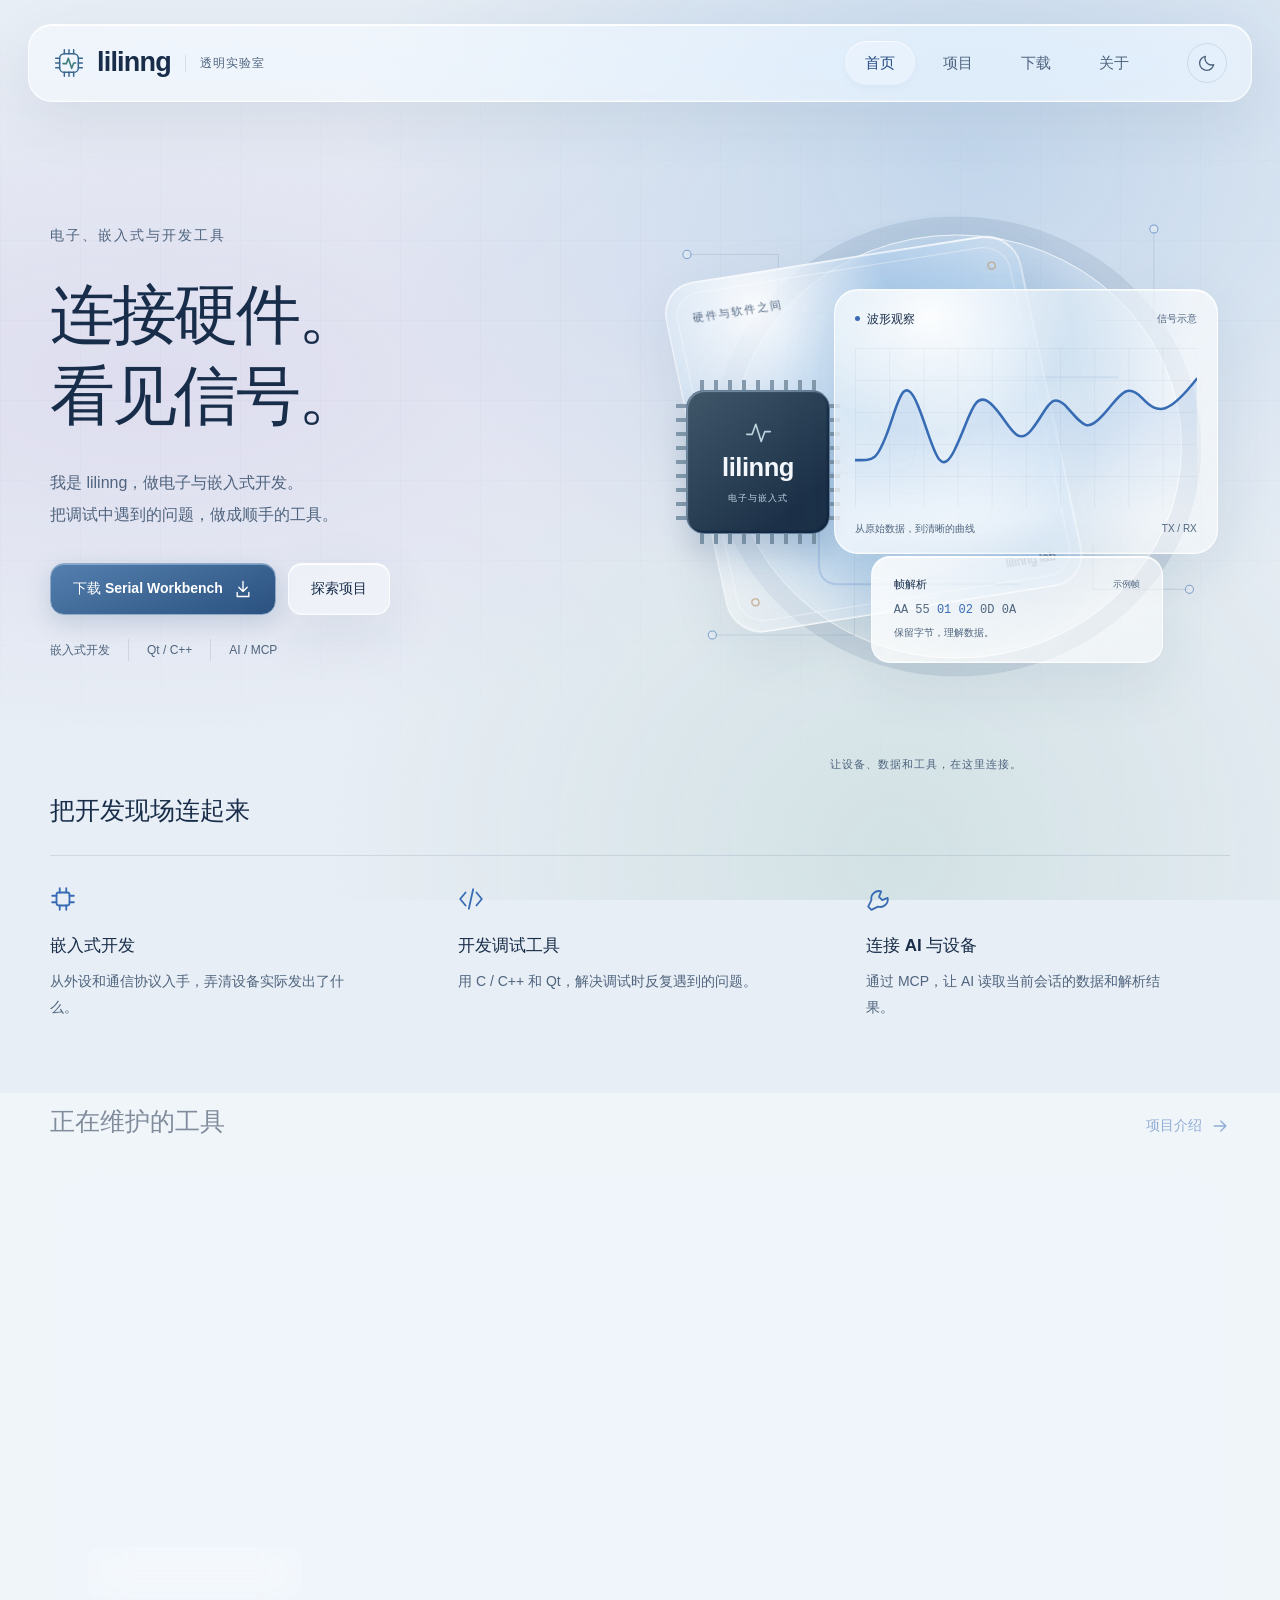
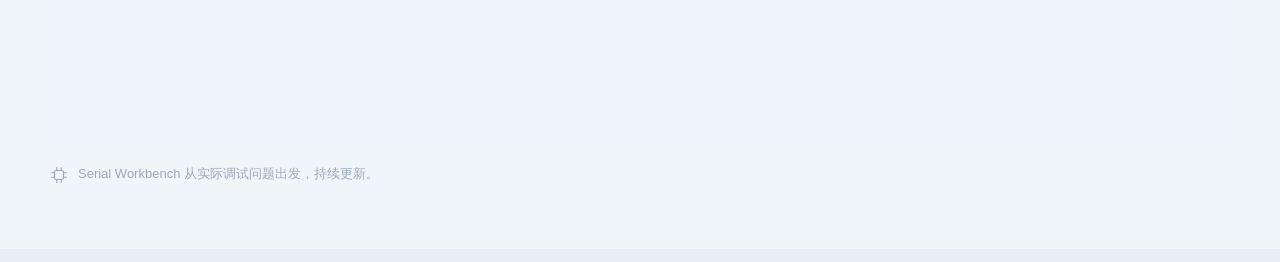
==== deploy/website/site/index.html @ 80f1ba06 "Release 0.15.37 with 3D configuration and smoother live telemetry" ====
<!doctype html>
<html lang="zh-CN" data-base="./">
<head>
  <meta charset="utf-8">
  <meta name="viewport" content="width=device-width, initial-scale=1">
  <meta name="description" content="lilinng 的个人主页。嵌入式、C / C++ 与开发工具，提供 Serial Workbench 的介绍和下载。">
  <meta name="author" content="lilinng">
  <meta name="theme-color" content="#e8eef5">
  <meta property="og:title" content="lilinng 的个人主页">
  <meta property="og:description" content="lilinng 的个人主页。嵌入式、C / C++ 与开发工具，提供 Serial Workbench 的介绍和下载。">
  <meta property="og:type" content="website">
  <title>lilinng 的个人主页</title>

  <link rel="icon" type="image/svg+xml" href="./assets/favicon.svg">
  <link rel="stylesheet" href="./assets/site.css">
  <script defer src="./assets/app.js"></script>
</head>
<body class="home-page">
  <a href="#main" class="skip-link">跳到正文</a>
  <header class="site-header"><div class="container header-inner">
    <a class="brand" href="./index.html" aria-label="lilinng 首页"><img src="./assets/favicon.svg" width="34" height="34" alt=""><span class="brand-text">lilinng<small>透明实验室</small></span></a>
    <nav class="desktop-nav" aria-label="主导航"><a class="nav-link" href="./index.html" aria-current="page">首页</a><a class="nav-link" href="./projects/index.html">项目</a><a class="nav-link" href="./downloads/index.html">下载</a><a class="nav-link" href="./about/index.html">关于</a></nav>
    <div class="header-actions">
      <button class="icon-button" data-theme-toggle aria-label="切换深色主题" title="切换深色主题"><svg class="icon moon" viewBox="0 0 24 24" aria-hidden="true"><path d="M20 14a8 8 0 0 1-10-10 8.5 8.5 0 1 0 10 10Z"/></svg><svg class="icon sun" viewBox="0 0 24 24" aria-hidden="true"><circle cx="12" cy="12" r="4"/><path d="M12 2v2m0 16v2M2 12h2m16 0h2M5 5l1.5 1.5m11 11L19 19M5 19l1.5-1.5m11-11L19 5"/></svg></button>
      <details class="mobile-menu"><summary aria-label="导航菜单"><svg class="icon " viewBox="0 0 24 24" aria-hidden="true"><path d="M4 6h16M4 12h16M4 18h16"/></svg></summary><nav class="mobile-nav" aria-label="手机导航"><a class="nav-link" href="./index.html" aria-current="page">首页</a><a class="nav-link" href="./projects/index.html">项目</a><a class="nav-link" href="./downloads/index.html">下载</a><a class="nav-link" href="./about/index.html">关于</a></nav></details>
    </div>
  </div></header>
  <main id="main"><div class="container"><section class="hero">
    <div class="hero-intro">
      <p class="hello">电子、嵌入式与开发工具</p>
      <h1><span>连接硬件。</span><span>看见信号。</span></h1>
      <p class="hero-copy">我是 lilinng，做电子与嵌入式开发。<br>把调试中遇到的问题，做成顺手的工具。</p>
      <div class="hero-actions">
        <a class="button button-primary" href="./downloads/index.html">下载 Serial Workbench <svg class="icon" viewBox="0 0 24 24" aria-hidden="true"><path d="M12 3v12m-5-5 5 5 5-5M5 16v5h14v-5"/></svg></a>
        <a class="button button-secondary" href="./projects/index.html">探索项目</a>
      </div>
      <p class="hero-tags"><span>嵌入式开发</span><span>Qt / C++</span><span>AI / MCP</span></p>
    </div>
    <div class="lab-stage" data-lab-stage role="img" aria-label="透明玻璃仪器示意：从芯片经过信号光路，连接到波形观察和帧解析窗口">
      <div class="lab-halo" aria-hidden="true"></div>
      <div class="lab-ring" aria-hidden="true"></div>
      <svg class="lab-circuit" viewBox="0 0 600 560" fill="none" aria-hidden="true">
        <path class="circuit-muted" d="M65 95h90v58h90M525 70v90h-55M90 470h140v-80M560 425h-95v-45"/>
        <path class="circuit-signal" d="M190 310h76q24 0 24-24v-50q0-20 20-20h180M195 330v70q0 20 20 20h178"/>
        <circle cx="65" cy="95" r="4"/><circle cx="525" cy="70" r="4"/><circle cx="90" cy="470" r="4"/><circle cx="560" cy="425" r="4"/>
      </svg>
      <div class="lab-slab glass">
        <span class="slab-caption">硬件与软件之间</span>
        <span class="slab-mark">lilinng lab</span>
        <i class="slab-contact contact-one"></i><i class="slab-contact contact-two"></i>
      </div>
      <div class="lab-chip">
        <i class="chip-pins pins-top"></i><i class="chip-pins pins-bottom"></i><i class="chip-pins pins-left"></i><i class="chip-pins pins-right"></i>
        <div class="chip-core"><svg viewBox="0 0 32 32" fill="none" aria-hidden="true"><path d="M3 18h6l4-11 6 19 4-11h6" stroke="currentColor" stroke-width="1.8" stroke-linecap="round" stroke-linejoin="round"/></svg><strong>lilinng</strong><small>电子与嵌入式</small></div>
      </div>
      <div class="lab-wave glass">
        <div class="wave-heading"><span><i></i>波形观察</span><small>信号示意</small></div>
        <svg viewBox="0 0 320 150" fill="none" aria-hidden="true">
          <defs><pattern id="wave-grid" width="32" height="30" patternUnits="userSpaceOnUse"><path d="M32 0H0v30" class="wave-grid"/></pattern><linearGradient id="wave-fill" x1="0" y1="20" x2="0" y2="150" gradientUnits="userSpaceOnUse"><stop stop-color="#6a9dde" stop-opacity=".2"/><stop offset="1" stop-color="#6a9dde" stop-opacity="0"/></linearGradient></defs>
          <rect width="320" height="150" fill="url(#wave-grid)"/>
          <path d="M0 105C18 105 20 106 30 80S45 20 59 54s19 72 34 42 18-58 34-44 23 43 38 25 18-39 34-21 19 23 34 6 21-31 36-15 25 15 51-18v121H0Z" fill="url(#wave-fill)"/>
          <path class="wave-line" d="M0 105C18 105 20 106 30 80S45 20 59 54s19 72 34 42 18-58 34-44 23 43 38 25 18-39 34-21 19 23 34 6 21-31 36-15 25 15 51-18"/>
        </svg>
        <div class="wave-caption"><span>从原始数据，到清晰的曲线</span><span>TX / RX</span></div>
      </div>
      <div class="lab-packet glass"><div><span class="packet-label">帧解析</span><small>示例帧</small></div><code>AA 55 <em>01 02</em> 0D 0A</code><span class="packet-caption">保留字节，理解数据。</span></div>
      <p class="lab-caption">让设备、数据和工具，在这里连接。</p>
    </div>
  </section>
  <section class="section interest-section"><div class="section-head"><h2>把开发现场连起来</h2></div><div class="interests">
  <div class="interest-item"><svg class="icon " viewBox="0 0 24 24" aria-hidden="true"><rect x="6" y="6" width="12" height="12" rx="2"/><path d="M9 2v4m6-4v4M9 18v4m6-4v4M2 9h4m-4 6h4m12-6h4m-4 6h4"/></svg><h3>嵌入式开发</h3><p>从外设和通信协议入手，弄清设备实际发出了什么。</p></div>
  <div class="interest-item"><svg class="icon " viewBox="0 0 24 24" aria-hidden="true"><path d="m7 6-5 6 5 6m10-12 5 6-5 6M14 3 10 21"/></svg><h3>开发调试工具</h3><p>用 C / C++ 和 Qt，解决调试时反复遇到的问题。</p></div>
  <div class="interest-item"><svg class="icon " viewBox="0 0 24 24" aria-hidden="true"><path d="m14 5-2 5 3 3 5-2a7 7 0 0 1-9 8l-6 3-3-3 3-6a7 7 0 0 1 9-8Z"/></svg><h3>连接 AI 与设备</h3><p>通过 MCP，让 AI 读取当前会话的数据和解析结果。</p></div>
  </div></section>
  <section class="section"><div class="section-head"><h2>正在维护的工具</h2><a class="text-link" href="./projects/index.html">项目介绍 <svg class="icon " viewBox="0 0 24 24" aria-hidden="true"><path d="M5 12h14m-6-6 6 6-6 6"/></svg></a></div><div class="project-feature"><div class="project-feature-text">
  <div class="project-brand"><img class="project-icon" src="./assets/serial-workbench.svg" width="48" height="48" alt=""><div><h2>Serial Workbench</h2><span class="project-version" data-release-version>v0.15.37</span></div></div><p>串口、网络和 SSH 调试工具。查看原始数据与波形，也可通过命令行和 MCP 在后台接入，和工作台共享同一会话。</p>
  <div class="feature-tags"><span>Qt / C++</span><span>自定义帧脚本</span><span>AI / MCP</span></div>
  <a class="button button-secondary" href="./downloads/index.html">下载 Windows 安装包 <svg class="icon " viewBox="0 0 24 24" aria-hidden="true"><path d="M12 3v12m-5-5 5 5 5-5M5 16v5h14v-5"/></svg></a>
  </div><div class="project-feature-image"><img src="./assets/workbench-preview.png" width="1400" height="960" loading="lazy" alt="Serial Workbench 0.15.32 波形页面，使用演示数据展示三路曲线"><p class="preview-caption">v0.15.32 实际界面 · 演示数据</p></div></div>
  <p class="small-note"><svg class="icon " viewBox="0 0 24 24" aria-hidden="true"><rect x="6" y="6" width="12" height="12" rx="2"/><path d="M9 2v4m6-4v4M9 18v4m6-4v4M2 9h4m-4 6h4m12-6h4m-4 6h4"/></svg>Serial Workbench 从实际调试问题出发，持续更新。</p></section></div></main>
  <!-- SITE_FOOTER -->
  <div id="toast" role="status" hidden></div>
</body></html>
---- deploy/website/site/assets/site.css ----
/* SPDX-License-Identifier: Apache-2.0 */
:root {
  color-scheme: light;
  --paper: #e8eef5;
  --surface: rgb(250 253 255 / .46);
  --ink: #182d49;
  --muted: #4f647e;
  --line: rgb(104 129 160 / .19);
  --wash: rgb(241 248 255 / .5);
  --blue: #376bb4;
  --strong: #234b83;
  --accent: #b99b7a;
  --header: rgb(250 253 255 / .5);
  --glass-edge: rgb(255 255 255 / .78);
  --glass-shadow: 0 18px 60px rgb(36 66 104 / .09), inset 0 1px 0 rgb(255 255 255 / .95), inset 0 -1px 0 rgb(255 255 255 / .3);
  --halo: #a8c8e0;
  font-family: "Segoe UI", "Microsoft YaHei UI", "PingFang SC", sans-serif;
  font-synthesis: none;
  scroll-behavior: smooth;
}
:root[data-theme="dark"] {
  color-scheme: dark;
  --paper: #101d2c;
  --surface: rgb(44 67 92 / .42);
  --ink: #edf4ff;
  --muted: #b2c5df;
  --line: rgb(182 210 242 / .18);
  --wash: rgb(74 108 146 / .25);
  --blue: #a7caff;
  --strong: #d0e4ff;
  --accent: #d4bb97;
  --header: rgb(27 48 70 / .56);
  --glass-edge: rgb(207 231 255 / .24);
  --glass-shadow: 0 22px 64px rgb(0 9 23 / .2), inset 0 1px 0 rgb(226 245 255 / .22), inset 0 -1px 0 rgb(143 185 232 / .06);
  --halo: #426681;
}
* { box-sizing: border-box; }
body { margin: 0; background: var(--paper); color: var(--ink); font-size: 15px; line-height: 1.85; min-height: 100vh; display: flex; flex-direction: column; position: relative; isolation: isolate; }
body::before { content: ""; position: fixed; inset: 0; pointer-events: none; z-index: -2; background: radial-gradient(ellipse at 76% 18%, rgb(174 201 230 / .65), transparent 45%), radial-gradient(ellipse at 12% 42%, rgb(211 204 233 / .5), transparent 48%), radial-gradient(ellipse at 70% 95%, rgb(192 215 215 / .55), transparent 45%); }
body::after { content: ""; position: fixed; inset: 0; pointer-events: none; z-index: -1; background-image: linear-gradient(var(--line) 1px, transparent 1px), linear-gradient(90deg, var(--line) 1px, transparent 1px); background-size: 80px 80px; opacity: .18; mask-image: linear-gradient(transparent, #000 35%, transparent); }
[data-theme="dark"] body::before { opacity: .2; }
main { flex: 1; }
button, input { font: inherit; }
a { color: inherit; text-decoration: none; }
button { cursor: pointer; }
img, svg { max-width: 100%; }
img { height: auto; }
svg.icon { width: 20px; height: 20px; fill: none; stroke: currentColor; stroke-width: 1.65; stroke-linecap: round; stroke-linejoin: round; flex-shrink: 0; }
:focus-visible { outline: 3px solid var(--blue); outline-offset: 5px; }
[hidden] { display: none !important; }
::selection { background: #bfd5f5; color: #173454; }
.skip-link { position: fixed; z-index: 100; top: 12px; left: 16px; padding: 8px 16px; background: var(--surface); transform: translateY(-180%); border-radius: 8px; }
.skip-link:focus { transform: translateY(0); }
.container { width: min(1180px, calc(100% - 96px)); margin-inline: auto; }
.site-header { width: min(1252px, calc(100% - 56px)); margin: 24px auto 0; border: 1px solid var(--glass-edge); border-radius: 24px; background: var(--header); position: sticky; top: 16px; z-index: 10; backdrop-filter: blur(28px) saturate(150%); -webkit-backdrop-filter: blur(28px) saturate(150%); box-shadow: var(--glass-shadow); }
.header-inner { width: calc(100% - 48px); min-height: 76px; display: flex; align-items: center; gap: 38px; }
.brand { display: inline-flex; align-items: center; gap: 12px; flex-shrink: 0; }
.brand img { width: 32px; height: 32px; }
[data-theme="dark"] .brand img { filter: brightness(1.75) saturate(.8); }
.brand-text { display: flex; align-items: center; gap: 14px; font-family: "Bahnschrift", "Segoe UI", sans-serif; font-size: 27px; font-weight: 650; letter-spacing: -.8px; }
.brand-text small { color: var(--muted); font: 12px "Microsoft YaHei UI", sans-serif; letter-spacing: 1px; border-left: 1px solid var(--line); padding-left: 14px; }
.desktop-nav { display: flex; align-items: center; gap: 8px; margin-left: auto; }
.nav-link { padding: 8px 20px; color: var(--muted); border-radius: 999px; transition: color .16s, background .16s, box-shadow .16s; }
.nav-link:hover { color: var(--ink); background: var(--wash); }
.nav-link[aria-current="page"] { color: var(--strong); background: var(--wash); box-shadow: inset 0 1px 0 var(--glass-edge), 0 3px 10px rgb(25 60 100 / .04); font-weight: 600; }
.header-actions { display: flex; align-items: center; gap: 12px; }
.icon-button { display: inline-flex; align-items: center; justify-content: center; width: 40px; height: 40px; border: 1px solid var(--line); background: transparent; color: var(--muted); border-radius: 50%; }
.icon-button:hover { color: var(--blue); background: var(--wash); }
.sun { display: none; }
[data-theme="dark"] .moon { display: none; }
[data-theme="dark"] .sun { display: inline; }
.mobile-menu { display: none; }
h1, h2, h3, p { margin-top: 0; }
h1, h2, h3 { line-height: 1.45; }
.hero { display: grid; grid-template-columns: .95fr 1.05fr; gap: 20px; min-height: 660px; padding: 56px 0 66px; align-items: center; }
.hello { color: var(--muted); font-size: 14px; font-weight: 500; margin-bottom: 26px; letter-spacing: 2px; }
.hero h1 { font-size: clamp(44px, 5.1vw, 74px); font-weight: 650; line-height: 1.24; letter-spacing: -3px; margin-bottom: 30px; }
.hero h1 span { display: block; }
.hero-copy { max-width: 460px; color: var(--muted); font-size: 16px; line-height: 2; margin-bottom: 32px; }
.hero-actions { display: flex; gap: 12px; flex-wrap: wrap; }
.button { display: inline-flex; align-items: center; justify-content: center; gap: 10px; min-height: 50px; padding: 12px 22px; border: 1px solid var(--glass-edge); border-radius: 14px; font-weight: 600; font-size: 14px; box-shadow: var(--glass-shadow); backdrop-filter: blur(20px); -webkit-backdrop-filter: blur(20px); transition: background .2s, border-color .2s, box-shadow .2s, transform .2s; }
.button-primary, .button-green { color: #fff; background: linear-gradient(160deg, #547fae, #2b5280); border-color: #8eaac9; box-shadow: inset 0 1px 0 #d6e7ff66, 0 8px 24px #1c48772b; }
.button-primary:hover, .button-green:hover { background: linear-gradient(160deg, #638bb7, #315f93); box-shadow: inset 0 1px 0 #e4f0ff99, 0 0 0 4px #7fa6d425, 0 12px 28px #1c48772b; transform: translateY(-1px); }
.button-secondary { background: var(--surface); color: var(--ink); }
.button-secondary:hover { background: var(--wash); box-shadow: var(--glass-shadow), 0 0 0 4px #8eafd51c; transform: translateY(-1px); }
.hero-tags { display: flex; flex-wrap: wrap; gap: 10px 18px; font-size: 12px; color: var(--muted); margin: 24px 0 0; }
.hero-tags span + span { border-left: 1px solid var(--line); padding-left: 18px; }
.glass { border: 1px solid var(--glass-edge); background: linear-gradient(135deg, rgb(255 255 255 / .5), rgb(255 255 255 / .12)); box-shadow: var(--glass-shadow); backdrop-filter: blur(22px) saturate(135%); -webkit-backdrop-filter: blur(22px) saturate(135%); }
[data-theme="dark"] .glass { background: linear-gradient(135deg, rgb(114 153 192 / .2), rgb(40 66 95 / .12)); }
.lab-stage { position: relative; width: 100%; aspect-ratio: 600 / 560; min-width: 0; }
.lab-halo { position: absolute; width: 77%; height: 77%; left: 15%; top: 10%; background: radial-gradient(circle, rgb(255 255 255 / .85), rgb(115 167 215 / .32) 45%, transparent 70%); border-radius: 50%; transform: translate(var(--glow-x, 0px), var(--glow-y, 0px)); transition: transform .18s ease-out; pointer-events: none; }
[data-theme="dark"] .lab-halo { opacity: .22; }
.lab-ring { position: absolute; width: 74%; aspect-ratio: 1; left: 18%; top: 11%; border-radius: 50%; border: 1px solid var(--glass-edge); box-shadow: 0 0 0 18px rgb(255 255 255 / .04), 0 0 0 19px var(--line); transform: translate(var(--ring-x, 0px), var(--ring-y, 0px)) scaleY(.94); transition: transform .18s ease-out; pointer-events: none; }
.lab-circuit { position: absolute; width: 100%; height: 100%; inset: 0; overflow: visible; }
.lab-circuit circle { stroke: var(--blue); fill: var(--paper); opacity: .55; }
.circuit-muted { stroke: var(--line); stroke-width: 1; }
.circuit-signal { stroke: var(--blue); opacity: .35; stroke-width: 2; }
.lab-slab { position: absolute; left: 12%; top: 17%; width: 59%; height: 63%; border-radius: 34px; transform: rotate(-12deg) skewY(3deg); background: linear-gradient(125deg, rgb(255 255 255 / .58), rgb(190 208 229 / .12)); }
.lab-slab::before { content: ""; position: absolute; inset: 0; border-radius: inherit; background: radial-gradient(ellipse at var(--light-x, 25%) var(--light-y, 10%), rgb(255 255 255 / .95), rgb(77 143 207 / .25) 35%, transparent 65%); opacity: .8; pointer-events: none; }
.lab-slab::after { content: ""; position: absolute; inset: 10px; border: 1px solid var(--glass-edge); opacity: .5; border-radius: 26px; }
.slab-caption { position: absolute; top: 25px; left: 26px; font-size: 11px; color: var(--muted); letter-spacing: 2px; }
.slab-mark { position: absolute; bottom: 22px; right: 26px; font: 12px "Bahnschrift", sans-serif; color: var(--muted); }
.slab-contact { position: absolute; width: 8px; height: 8px; border-radius: 50%; border: 1px solid var(--accent); box-shadow: inset 0 1px 2px #fff6; }
.contact-one { bottom: 26px; left: 24px; }
.contact-two { top: 26px; right: 24px; }
.lab-chip { position: absolute; left: 9%; top: 39%; width: 27%; aspect-ratio: 1; }
.chip-core { position: absolute; inset: 10px; border-radius: 18px; border: 1px solid #66819b; background: linear-gradient(140deg, #40576a, #1c3147 80%); box-shadow: inset 1px 1px 1px #b2c5d688, inset -2px -2px 2px #0e203f99, 0 20px 28px #24476f28; color: #f3f7fc; display: flex; flex-direction: column; align-items: center; justify-content: center; }
.chip-core svg { width: 29px; height: 29px; margin-bottom: 6px; color: #bed4df; }
.chip-core strong { font: 600 clamp(17px, 2vw, 28px) "Bahnschrift", sans-serif; letter-spacing: -.5px; }
.chip-core small { font-size: 9px; color: #bfd1df; margin-top: 8px; letter-spacing: 1px; }
.chip-pins { position: absolute; display: block; background: repeating-linear-gradient(90deg, #859bad 0 4px, transparent 4px 14px); }
.pins-top, .pins-bottom { left: 24px; right: 24px; height: 12px; }
.pins-top { top: 0; }.pins-bottom { bottom: 0; }
.pins-left, .pins-right { top: 24px; bottom: 24px; width: 12px; background: repeating-linear-gradient(0deg, #859bad 0 4px, transparent 4px 14px); }
.pins-left { left: 0; }.pins-right { right: 0; }
.lab-wave { position: absolute; left: 35%; top: 23%; width: 63%; border-radius: 24px; padding: 18px 20px 14px; background: linear-gradient(140deg, rgb(255 255 255 / .84), rgb(255 255 255 / .48)); backdrop-filter: none; -webkit-backdrop-filter: none; }
.wave-heading { display: flex; justify-content: space-between; align-items: center; gap: 8px; margin-bottom: 18px; font-size: 12px; }
.wave-heading > span { display: flex; align-items: center; gap: 7px; }
.wave-heading i { width: 5px; height: 5px; background: var(--blue); border-radius: 50%; }
.wave-heading small { color: var(--muted); font-size: 10px; }
.lab-wave > svg { display: block; width: 100%; }
.wave-grid { stroke: var(--line); stroke-width: .8; }
.wave-line { stroke: var(--blue); stroke-width: 2.4; stroke-linecap: round; }
.wave-caption { margin-top: 12px; display: flex; justify-content: space-between; gap: 8px; color: var(--muted); font-size: 10px; }
.lab-packet { position: absolute; width: 48%; left: 41%; top: 70%; padding: 17px 22px; border-radius: 19px; background: linear-gradient(130deg, rgb(255 255 255 / .86), rgb(255 255 255 / .48)); backdrop-filter: none; -webkit-backdrop-filter: none; }
[data-theme="dark"] .lab-wave, [data-theme="dark"] .lab-packet { background: linear-gradient(135deg, rgb(58 86 117 / .88), rgb(29 51 76 / .86)); }
.lab-wave::before { content: ""; position: absolute; inset: 0; border-radius: inherit; pointer-events: none; background: radial-gradient(ellipse at var(--light-x, 25%) var(--light-y, 10%), rgb(255 255 255 / .85), rgb(113 167 214 / .2) 35%, transparent 65%); opacity: .9; }
.lab-wave > * { position: relative; }
[data-theme="dark"] .lab-wave::before { opacity: .16; }
.lab-packet > div { display: flex; justify-content: space-between; align-items: center; }
.packet-label { font-size: 11px; }
.lab-packet small { font-size: 9px; color: var(--muted); }
.lab-packet code { display: block; white-space: nowrap; margin-top: 9px; font: 12px "Cascadia Code", Consolas, monospace; color: var(--muted); }
.lab-packet em { font-style: normal; color: var(--blue); }
.packet-caption { font-size: 10px; color: var(--muted); }
.lab-caption { position: absolute; top: 100%; margin: 28px 0 0; width: 100%; text-align: center; font-size: 11px; letter-spacing: 1px; color: var(--muted); }
.section { margin-bottom: 76px; }
.section-head { display: flex; align-items: baseline; justify-content: space-between; gap: 20px; margin-bottom: 26px; }
.section-head h2 { font-size: 25px; font-weight: 650; margin: 0; }
.interests { display: grid; grid-template-columns: repeat(3, 1fr); gap: 44px; padding: 30px 0 6px; border-top: 1px solid var(--line); }
.interest-item > .icon { color: var(--blue); width: 26px; height: 26px; margin-bottom: 14px; }
.interest-item h3 { font-size: 17px; margin-bottom: 10px; }
.interest-item p { color: var(--muted); font-size: 14px; margin-bottom: 0; max-width: 300px; }
.text-link { color: var(--blue); display: inline-flex; align-items: center; gap: 8px; font-size: 14px; }
.text-link:hover, .footer-links a:hover, .registration a:hover { text-decoration: underline; text-underline-offset: 5px; }
.project-feature { display: grid; grid-template-columns: .85fr 1.2fr; align-items: center; border: 1px solid var(--glass-edge); border-radius: 30px; background: var(--surface); overflow: hidden; box-shadow: var(--glass-shadow); backdrop-filter: blur(28px) saturate(130%); -webkit-backdrop-filter: blur(28px) saturate(130%); }
.project-feature-text { padding: 36px; }
.project-brand, .download-brand { display: flex; align-items: center; gap: 14px; margin-bottom: 22px; }
.project-icon, .download-brand img { display: block; width: 48px; height: 48px; background: transparent; padding: 0; flex-shrink: 0; }
.project-brand h2, .download-brand h2 { margin: 0; font-size: clamp(20px, 2vw, 26px); letter-spacing: -.5px; }
.project-version, .version { color: var(--blue); font-size: 12px; font-weight: 600; }
.project-feature p { color: var(--muted); font-size: 14px; max-width: 360px; }
.feature-tags { display: flex; gap: 8px; flex-wrap: wrap; margin: 22px 0 26px; }
.feature-tags span { background: var(--wash); color: var(--muted); border-radius: 6px; font-size: 12px; padding: 3px 9px; }
.project-feature-image { padding: 44px 30px 44px 0; min-width: 0; }
.project-feature-image img { width: 100%; display: block; border: 1px solid var(--glass-edge); border-radius: 12px; box-shadow: 0 20px 45px #182a451c; }
.project-feature .preview-caption { max-width: none; margin: 12px 0 0; text-align: center; font-size: 11px; }
.small-note { display: flex; align-items: start; gap: 10px; color: var(--muted); font-size: 13px; margin: 22px 0 0; }
.small-note .icon { margin-top: 3px; width: 18px; }
.site-footer { border-top: 1px solid var(--glass-edge); padding: 32px 0 24px; color: var(--muted); font-size: 12px; background: var(--surface); backdrop-filter: blur(24px); -webkit-backdrop-filter: blur(24px); }
.footer-inner { display: flex; justify-content: space-between; align-items: center; gap: 20px; flex-wrap: wrap; }
.footer-links { display: flex; gap: 24px; flex-wrap: wrap; }
.footer-anniversary { display: flex; justify-content: flex-end; align-items: center; flex-wrap: wrap; gap: 12px; margin-top: 10px; font-size: 11px; line-height: 1.8; }
.footer-anniversary a { font-variant-numeric: tabular-nums; padding: 2px 3px; text-decoration: underline; text-decoration-color: var(--line); text-underline-offset: 4px; }
.footer-anniversary a:hover, .footer-anniversary a:focus-visible { color: var(--blue); text-decoration-color: currentColor; }
.anniversary-heading { display: flex; align-items: center; justify-content: space-between; gap: 20px; flex-wrap: wrap; }
.anniversary-heading h1 { margin: 8px 0 0; }
.anniversary-back { color: var(--muted); font-size: 13px; }
.anniversary-tabs { display: flex; gap: 8px; font-variant-numeric: tabular-nums; }
.anniversary-tabs a { padding: 6px 18px; border: 1px solid var(--line); border-radius: 999px; color: var(--muted); background: var(--surface); }
.anniversary-tabs a[aria-current="page"] { color: var(--blue); border-color: var(--blue); }
.anniversary-player { margin: 0 0 40px; padding: 10px; border: 1px solid var(--glass-edge); border-radius: 24px; background: var(--surface); box-shadow: var(--glass-shadow); }
.anniversary-player video { display: block; width: 100%; height: auto; aspect-ratio: 16 / 9; border-radius: 16px; background: #10151e; }
.anniversary-player figcaption { display: flex; justify-content: space-between; gap: 12px; flex-wrap: wrap; padding: 12px 10px 4px; color: var(--muted); font-size: 12px; }
@media (max-width: 760px) {
  .footer-anniversary { justify-content: center; }
  .anniversary-player { padding: 6px; border-radius: 18px; }
  .anniversary-player video { border-radius: 12px; }
}
.registration { display: flex; justify-content: center; align-items: center; flex-wrap: wrap; gap: 10px 24px; border-top: 1px solid var(--line); padding-top: 20px; margin-top: 24px; min-height: 44px; font-size: 12px; }
.registration a, .registration span { display: inline-flex; gap: 6px; align-items: center; }
.registration .icon { width: 15px; height: 15px; }
.registration img { width: 18px; height: 20px; object-fit: contain; }
.page-heading { padding: 62px 0 36px; }
.page-heading h1 { font-size: clamp(28px, 3.2vw, 42px); font-weight: 650; letter-spacing: -.7px; margin-bottom: 16px; }
.page-heading p { color: var(--muted); font-size: 16px; max-width: 700px; margin: 0; }
.download-panel { background: var(--surface); border: 1px solid var(--glass-edge); border-radius: 28px; display: grid; grid-template-columns: 1.15fr .85fr; overflow: hidden; margin-bottom: 24px; box-shadow: var(--glass-shadow); backdrop-filter: blur(28px) saturate(130%); -webkit-backdrop-filter: blur(28px) saturate(130%); }
.download-main, .download-details { padding: 36px; }
.download-main p { color: var(--muted); max-width: 470px; }
.download-meta { display: flex; gap: 10px 18px; flex-wrap: wrap; font-size: 12px; color: var(--muted); margin: 22px 0; }
.download-main .button { width: 100%; min-height: 54px; font-size: 16px; }
.download-alt { display: flex; justify-content: space-between; flex-wrap: wrap; gap: 12px; color: var(--blue); font-size: 12px; margin-top: 16px; }
.download-alt a:hover { text-decoration: underline; }
.download-details { background: var(--wash); }
.download-details h3 { font-size: 17px; margin-bottom: 22px; }
.download-details ul { list-style: none; padding: 0; margin: 0; }
.download-details li { display: flex; gap: 10px; align-items: start; margin-bottom: 14px; font-size: 14px; }
.download-details .icon { color: var(--blue); width: 18px; margin-top: 4px; }
.checksum { border: 1px solid var(--glass-edge); border-radius: 18px; padding: 20px 24px; margin-bottom: 32px; background: var(--surface); box-shadow: var(--glass-shadow); backdrop-filter: blur(24px); -webkit-backdrop-filter: blur(24px); }
.checksum-heading { display: flex; justify-content: space-between; align-items: center; gap: 16px; font-size: 13px; margin-bottom: 10px; }
.copy-button { display: inline-flex; align-items: center; gap: 6px; border: 0; border-radius: 6px; background: var(--wash); color: var(--blue); padding: 6px 10px; font-size: 12px; flex-shrink: 0; }
.checksum code { display: block; font-family: "Cascadia Code", Consolas, monospace; color: var(--muted); font-size: 13px; overflow-wrap: anywhere; }
.release-notes { margin: 36px 0; padding-bottom: 26px; border-bottom: 1px solid var(--line); }
.release-notes h2 { font-size: 23px; }
.release-notes h3 { font-size: 17px; margin-top: 24px; }
.release-notes p, .release-notes li { font-size: 14px; color: var(--muted); }
.release-notes pre { overflow-x: auto; padding: 16px; background: var(--wash); border-radius: 8px; max-width: 100%; font-size: 13px; }
.download-help { display: grid; grid-template-columns: 1fr 1fr; gap: 32px 56px; padding: 16px 0 20px; }
.download-help h3 { font-size: 17px; margin-bottom: 12px; }
.download-help p { color: var(--muted); font-size: 14px; margin: 0; }
.about-grid { display: grid; grid-template-columns: 1.4fr 1fr; gap: 70px; padding: 8px 0 80px; }
.prose p { color: var(--muted); font-size: 16px; line-height: 2.1; margin-bottom: 22px; }
.prose .button { margin-top: 12px; }
.about-note { background: var(--surface); border: 1px solid var(--glass-edge); border-radius: 24px; padding: 32px; align-self: start; box-shadow: var(--glass-shadow); backdrop-filter: blur(24px); -webkit-backdrop-filter: blur(24px); }
.about-note h2 { font-size: 19px; margin-bottom: 24px; }
.topic-lines { display: grid; gap: 20px; }
.topic-lines div { display: flex; align-items: center; gap: 12px; font-size: 14px; }
.topic-lines .icon { color: var(--blue); }
.not-found { text-align: center; padding: 80px 0 100px; }
.not-found .number { font-size: 80px; line-height: 1.2; color: var(--blue); font-family: "Bahnschrift", sans-serif; margin-bottom: 18px; }
.not-found h1 { font-size: 28px; }
.not-found p { color: var(--muted); }
#toast { position: fixed; bottom: 28px; left: 50%; transform: translateX(-50%); z-index: 20; background: var(--ink); color: var(--paper); padding: 12px 20px; border-radius: 10px; font-size: 13px; width: max-content; max-width: calc(100% - 32px); }
.clipboard-helper { position: fixed; top: -1000px; }
@media (max-width: 1000px) {
  .container { width: calc(100% - 56px); }
  .hero { gap: 12px; padding: 48px 0 64px; min-height: 580px; }
  .hero h1 { font-size: 54px; }
  .brand-text small { display: none; }
  .project-feature-text, .download-main, .download-details { padding: 28px; }
  .project-feature-image { padding: 28px 24px 28px 0; }
  .about-grid { gap: 36px; }
}
@media (max-width: 760px) {
  .container { width: calc(100% - 40px); }
  .site-header { width: calc(100% - 28px); margin-top: 14px; border-radius: 20px; top: 10px; }
  .header-inner { width: calc(100% - 32px); min-height: 64px; gap: 20px; }
  .desktop-nav { display: none; }
  .header-actions { margin-left: auto; }
  .mobile-menu { display: block; }
  .mobile-menu summary { cursor: pointer; list-style: none; display: flex; align-items: center; justify-content: center; width: 40px; height: 40px; border: 1px solid var(--line); border-radius: 8px; }
  .mobile-menu summary::-webkit-details-marker { display: none; }
  .mobile-nav { position: absolute; top: calc(100% + 10px); right: 0; width: 180px; padding: 10px; border: 1px solid var(--glass-edge); border-radius: 18px; background: var(--paper); box-shadow: var(--glass-shadow); display: grid; gap: 4px; }
  .hero { grid-template-columns: 1fr; padding: 52px 0 44px; gap: 8px; }
  .hero h1 { font-size: clamp(48px, 9vw, 64px); letter-spacing: -2px; }
  .hello { margin-bottom: 20px; font-size: 12px; }
  .lab-stage { width: min(520px, 100%); margin: 0 auto 20px; }
  .hero-copy { max-width: 540px; }
  .hero-actions .button { flex: 1 1 auto; }
  .interests { gap: 22px; }
  .interest-item h3 { font-size: 16px; }
  .section { margin-bottom: 50px; }
  .project-feature, .download-panel { grid-template-columns: 1fr; }
  .project-feature-text { padding: 28px; }
  .project-feature-image { padding: 0 24px 26px; }
  .project-feature p { max-width: 100%; }
  .page-heading { padding: 40px 0 28px; }
  .about-grid { grid-template-columns: 1fr; gap: 32px; padding-bottom: 50px; }
  .footer-inner { justify-content: center; text-align: center; gap: 12px; }
  .footer-links { gap: 20px; }
}
@media (max-width: 480px) {
  .container { width: calc(100% - 36px); }
  .hero { padding-top: 42px; }
  .hero-actions { flex-direction: row; gap: 10px; }
  .hero-actions .button { padding: 11px 14px; font-size: 12px; }
  .hero-actions .button-primary { flex: 1 1 auto; }
  .hero-actions .button-secondary { flex: 0 0 auto; }
  .hero h1 { font-size: 52px; }
  .hero-copy { margin-bottom: 26px; }
  .hero-tags { font-size: 11px; gap: 10px 12px; }
  .hero-tags span + span { padding-left: 12px; }
  .lab-stage { margin-top: 8px; }
  .lab-wave { border-radius: 16px; padding: 12px; }
  .wave-heading { font-size: 9px; margin-bottom: 8px; }
  .wave-heading small { font-size: 8px; }
  .wave-caption { font-size: 7px; margin-top: 6px; }
  .lab-packet { padding: 10px 13px; border-radius: 13px; top: 72%; }
  .lab-packet code { font-size: 9px; margin-top: 4px; }
  .lab-packet small, .packet-caption { font-size: 7px; }
  .packet-label { font-size: 9px; }
  .lab-slab { border-radius: 24px; }
  .lab-slab::after { border-radius: 17px; inset: 7px; }
  .slab-caption { font-size: 8px; top: 16px; left: 16px; letter-spacing: 1px; }
  .slab-mark { font-size: 9px; right: 15px; bottom: 16px; }
  .chip-core { inset: 7px; border-radius: 11px; }
  .chip-core svg { width: 20px; height: 20px; margin-bottom: 2px; }
  .chip-core strong { font-size: 17px; }
  .chip-core small { font-size: 6px; margin-top: 3px; letter-spacing: 0; }
  .pins-top, .pins-bottom { left: 14px; right: 14px; height: 8px; }
  .pins-left, .pins-right { top: 14px; bottom: 14px; width: 8px; }
  .lab-caption { font-size: 9px; }
  .hero-copy { font-size: 15px; }
  .interests { grid-template-columns: 1fr; gap: 24px; }
  .interest-item { display: grid; grid-template-columns: 32px 1fr; column-gap: 12px; }
  .interest-item > .icon { grid-row: 1 / 3; margin-top: 2px; }
  .interest-item h3 { margin-bottom: 6px; }
  .interest-item p { max-width: 100%; }
  .section-head h2 { font-size: 22px; }
  .section-head { gap: 12px; }
  .text-link { font-size: 13px; }
  .project-feature-text, .download-main, .download-details, .about-note { padding: 24px; }
  .download-help { grid-template-columns: 1fr; gap: 28px; }
  .checksum { padding: 18px; }
  .checksum-heading { gap: 8px; font-size: 12px; }
  .registration { flex-direction: column; gap: 12px; }
}
@media (prefers-reduced-motion: no-preference) {
  .hero-intro { animation: lab-intro .7s ease-out both; }
  .lab-stage { animation: lab-intro .9s .08s ease-out both; }
  @keyframes lab-intro { from { opacity: 0; translate: 0 12px; } to { opacity: 1; translate: 0 0; } }
}
@supports not (backdrop-filter: blur(1px)) {
  .glass, .site-header, .project-feature, .download-panel, .checksum, .about-note { background-color: var(--paper); }
}
@media (prefers-reduced-motion: reduce) {
  :root { scroll-behavior: auto; }
  *, *::before, *::after { animation: none !important; transition: none !important; }
}
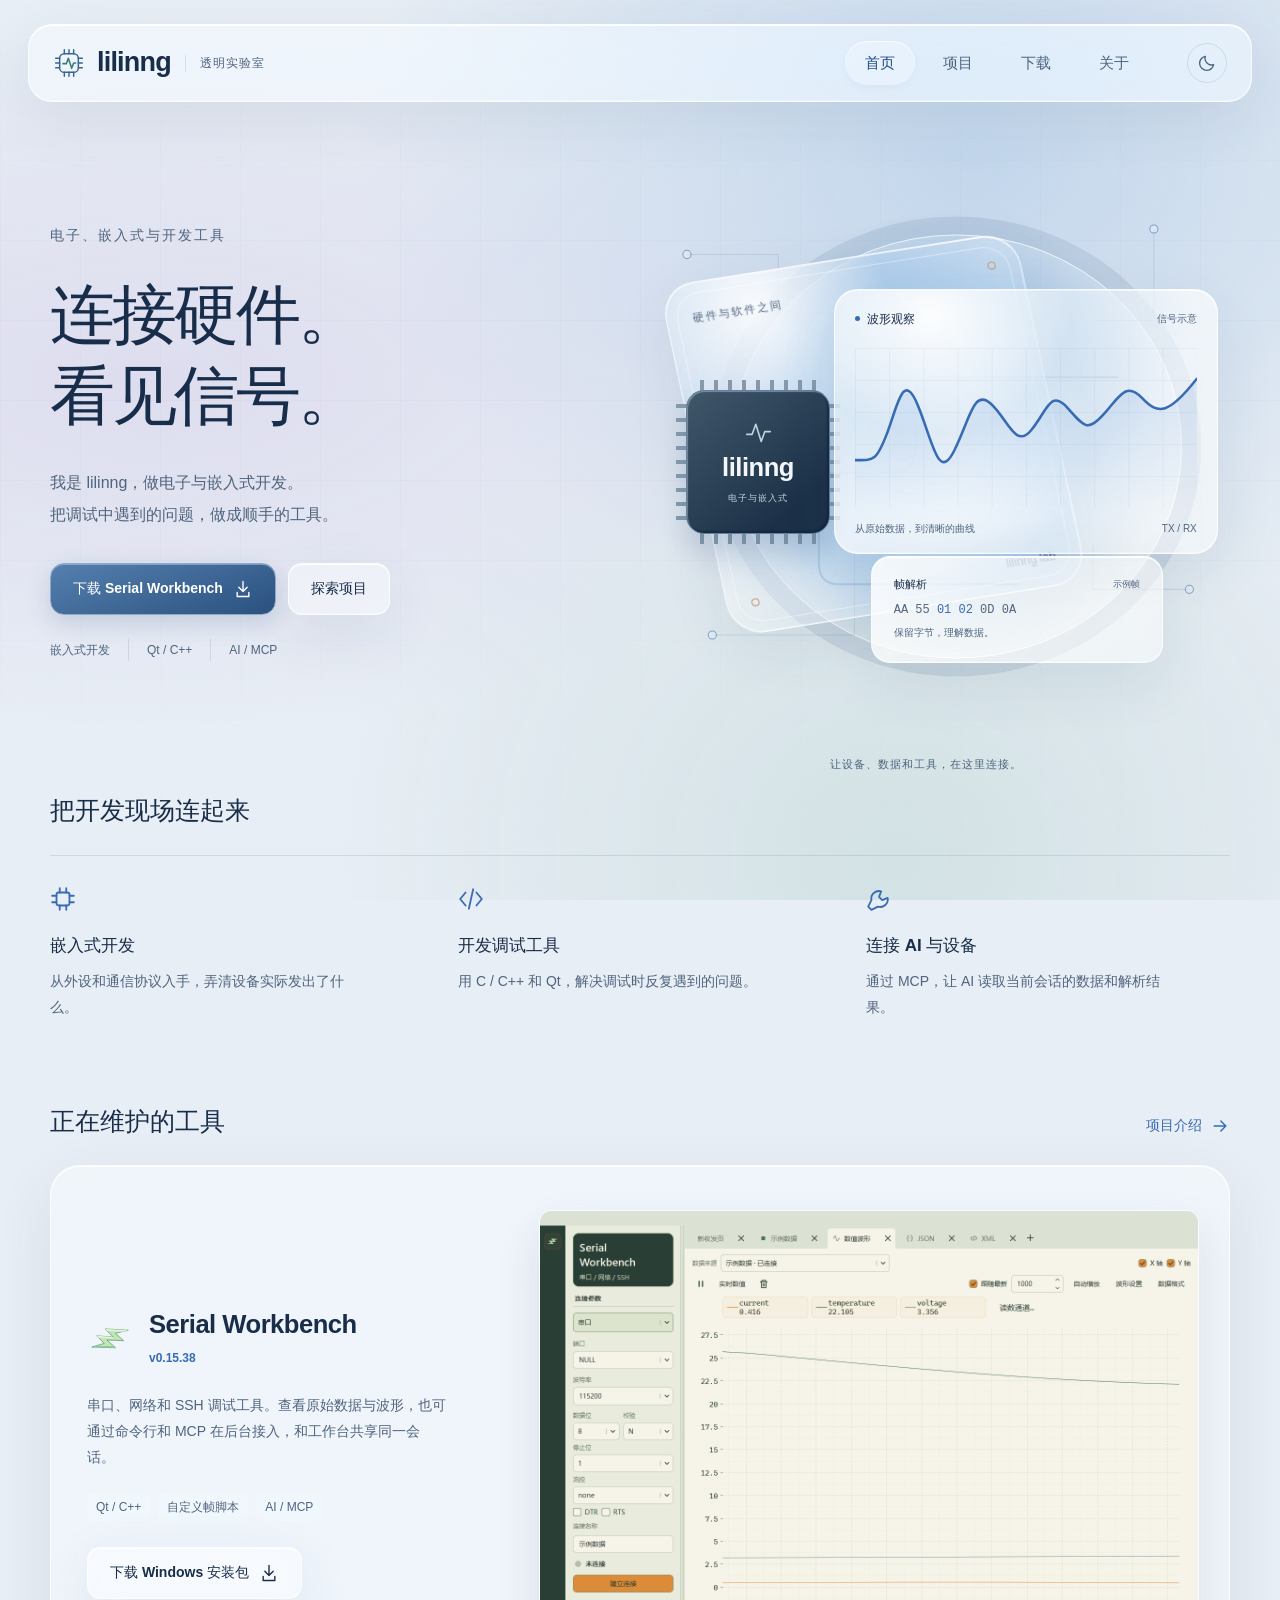
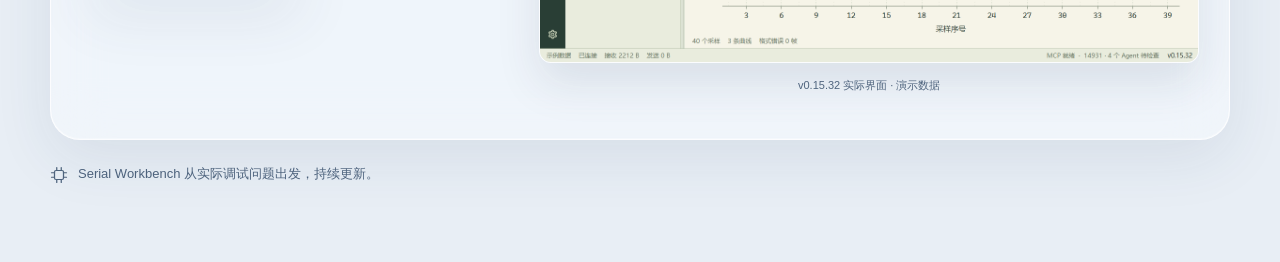
==== commit 31174d01: "Release 0.15.38 with seamless terminal selection backgrounds" ====
--- a/deploy/website/site/index.html
+++ b/deploy/website/site/index.html
@@ -73,7 +73,7 @@
   <div class="interest-item"><svg class="icon " viewBox="0 0 24 24" aria-hidden="true"><path d="m14 5-2 5 3 3 5-2a7 7 0 0 1-9 8l-6 3-3-3 3-6a7 7 0 0 1 9-8Z"/></svg><h3>连接 AI 与设备</h3><p>通过 MCP，让 AI 读取当前会话的数据和解析结果。</p></div>
   </div></section>
   <section class="section"><div class="section-head"><h2>正在维护的工具</h2><a class="text-link" href="./projects/index.html">项目介绍 <svg class="icon " viewBox="0 0 24 24" aria-hidden="true"><path d="M5 12h14m-6-6 6 6-6 6"/></svg></a></div><div class="project-feature"><div class="project-feature-text">
-  <div class="project-brand"><img class="project-icon" src="./assets/serial-workbench.svg" width="48" height="48" alt=""><div><h2>Serial Workbench</h2><span class="project-version" data-release-version>v0.15.37</span></div></div><p>串口、网络和 SSH 调试工具。查看原始数据与波形，也可通过命令行和 MCP 在后台接入，和工作台共享同一会话。</p>
+  <div class="project-brand"><img class="project-icon" src="./assets/serial-workbench.svg" width="48" height="48" alt=""><div><h2>Serial Workbench</h2><span class="project-version" data-release-version>v0.15.38</span></div></div><p>串口、网络和 SSH 调试工具。查看原始数据与波形，也可通过命令行和 MCP 在后台接入，和工作台共享同一会话。</p>
   <div class="feature-tags"><span>Qt / C++</span><span>自定义帧脚本</span><span>AI / MCP</span></div>
   <a class="button button-secondary" href="./downloads/index.html">下载 Windows 安装包 <svg class="icon " viewBox="0 0 24 24" aria-hidden="true"><path d="M12 3v12m-5-5 5 5 5-5M5 16v5h14v-5"/></svg></a>
   </div><div class="project-feature-image"><img src="./assets/workbench-preview.png" width="1400" height="960" loading="lazy" alt="Serial Workbench 0.15.32 波形页面，使用演示数据展示三路曲线"><p class="preview-caption">v0.15.32 实际界面 · 演示数据</p></div></div>
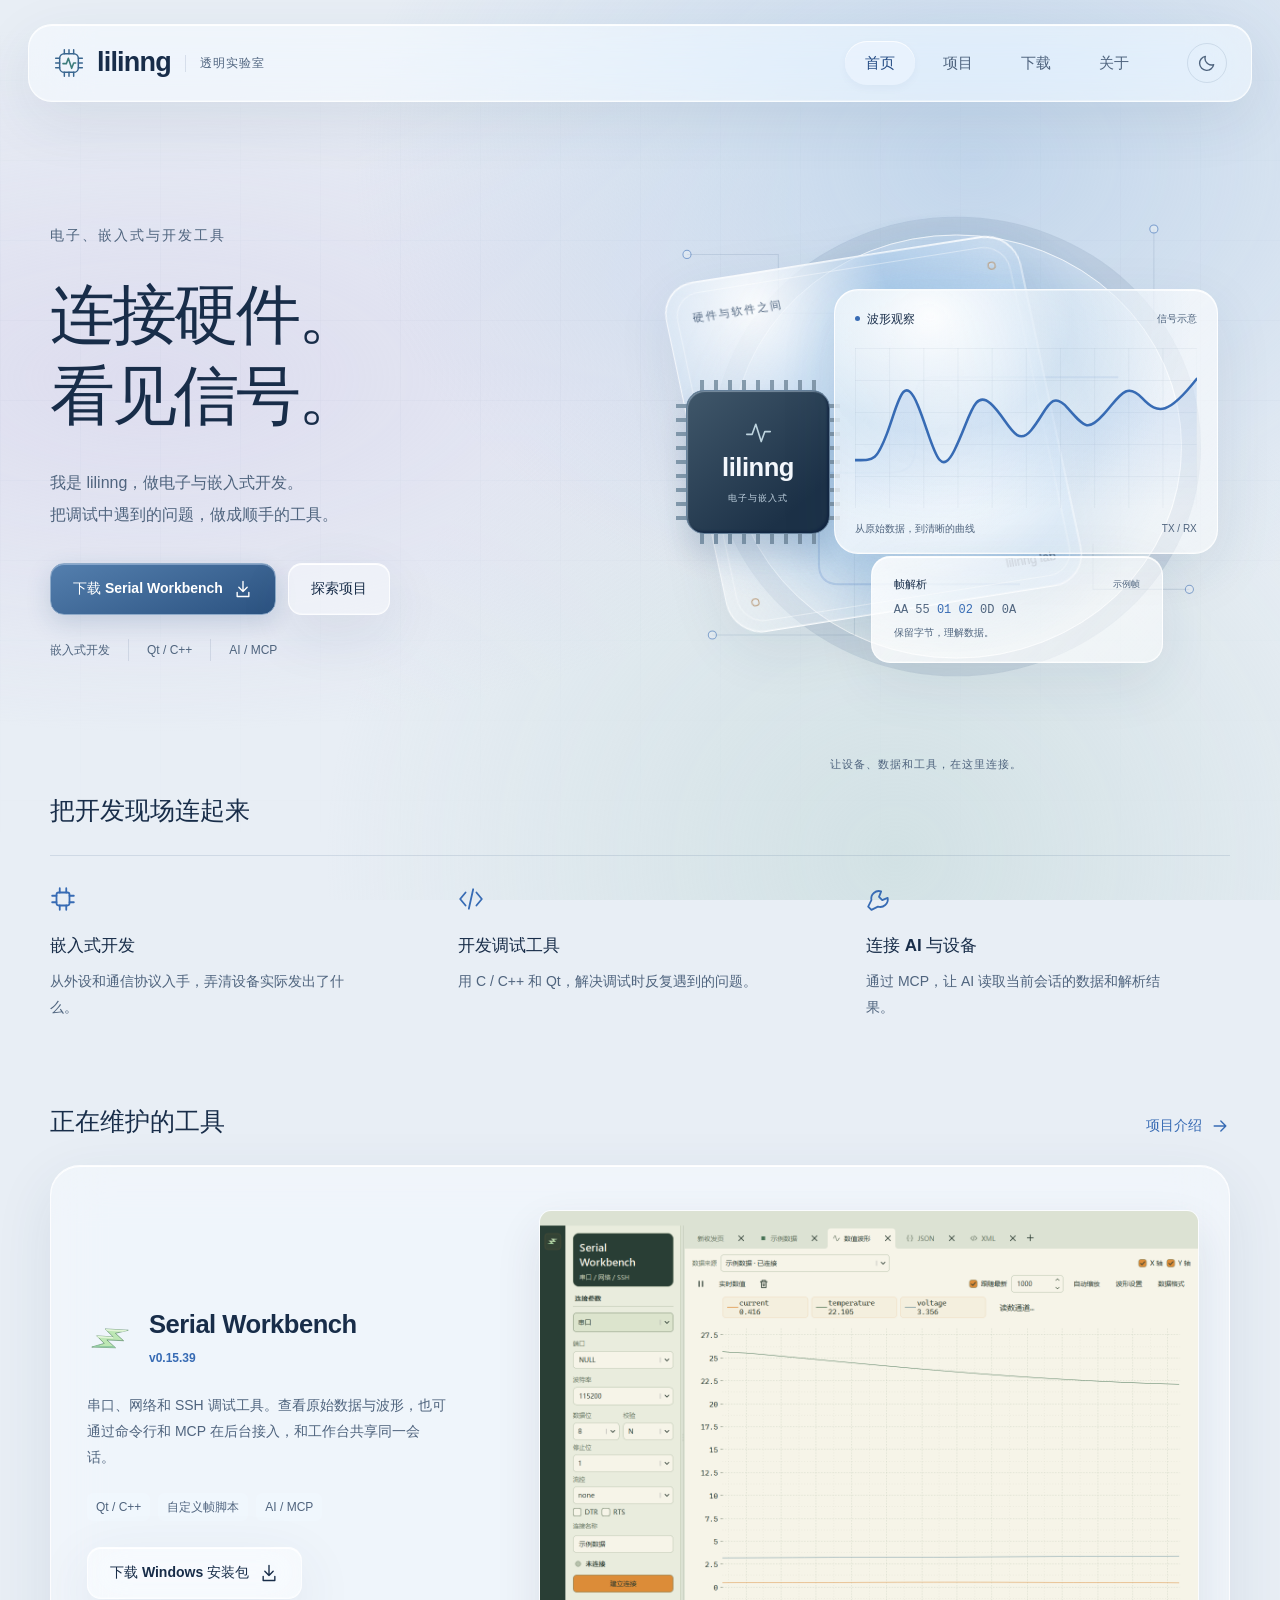
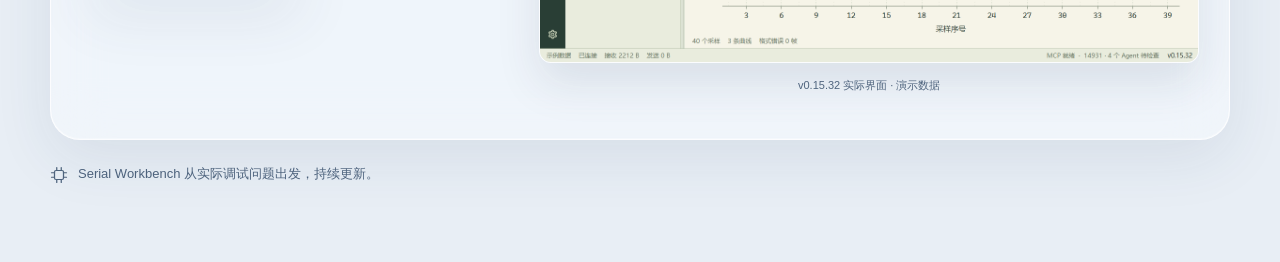
==== commit 60ca1cd0: "Update website download metadata for 0.15.39" ====
--- a/deploy/website/site/index.html
+++ b/deploy/website/site/index.html
@@ -73,7 +73,7 @@
   <div class="interest-item"><svg class="icon " viewBox="0 0 24 24" aria-hidden="true"><path d="m14 5-2 5 3 3 5-2a7 7 0 0 1-9 8l-6 3-3-3 3-6a7 7 0 0 1 9-8Z"/></svg><h3>连接 AI 与设备</h3><p>通过 MCP，让 AI 读取当前会话的数据和解析结果。</p></div>
   </div></section>
   <section class="section"><div class="section-head"><h2>正在维护的工具</h2><a class="text-link" href="./projects/index.html">项目介绍 <svg class="icon " viewBox="0 0 24 24" aria-hidden="true"><path d="M5 12h14m-6-6 6 6-6 6"/></svg></a></div><div class="project-feature"><div class="project-feature-text">
-  <div class="project-brand"><img class="project-icon" src="./assets/serial-workbench.svg" width="48" height="48" alt=""><div><h2>Serial Workbench</h2><span class="project-version" data-release-version>v0.15.38</span></div></div><p>串口、网络和 SSH 调试工具。查看原始数据与波形，也可通过命令行和 MCP 在后台接入，和工作台共享同一会话。</p>
+  <div class="project-brand"><img class="project-icon" src="./assets/serial-workbench.svg" width="48" height="48" alt=""><div><h2>Serial Workbench</h2><span class="project-version" data-release-version>v0.15.39</span></div></div><p>串口、网络和 SSH 调试工具。查看原始数据与波形，也可通过命令行和 MCP 在后台接入，和工作台共享同一会话。</p>
   <div class="feature-tags"><span>Qt / C++</span><span>自定义帧脚本</span><span>AI / MCP</span></div>
   <a class="button button-secondary" href="./downloads/index.html">下载 Windows 安装包 <svg class="icon " viewBox="0 0 24 24" aria-hidden="true"><path d="M12 3v12m-5-5 5 5 5-5M5 16v5h14v-5"/></svg></a>
   </div><div class="project-feature-image"><img src="./assets/workbench-preview.png" width="1400" height="960" loading="lazy" alt="Serial Workbench 0.15.32 波形页面，使用演示数据展示三路曲线"><p class="preview-caption">v0.15.32 实际界面 · 演示数据</p></div></div>
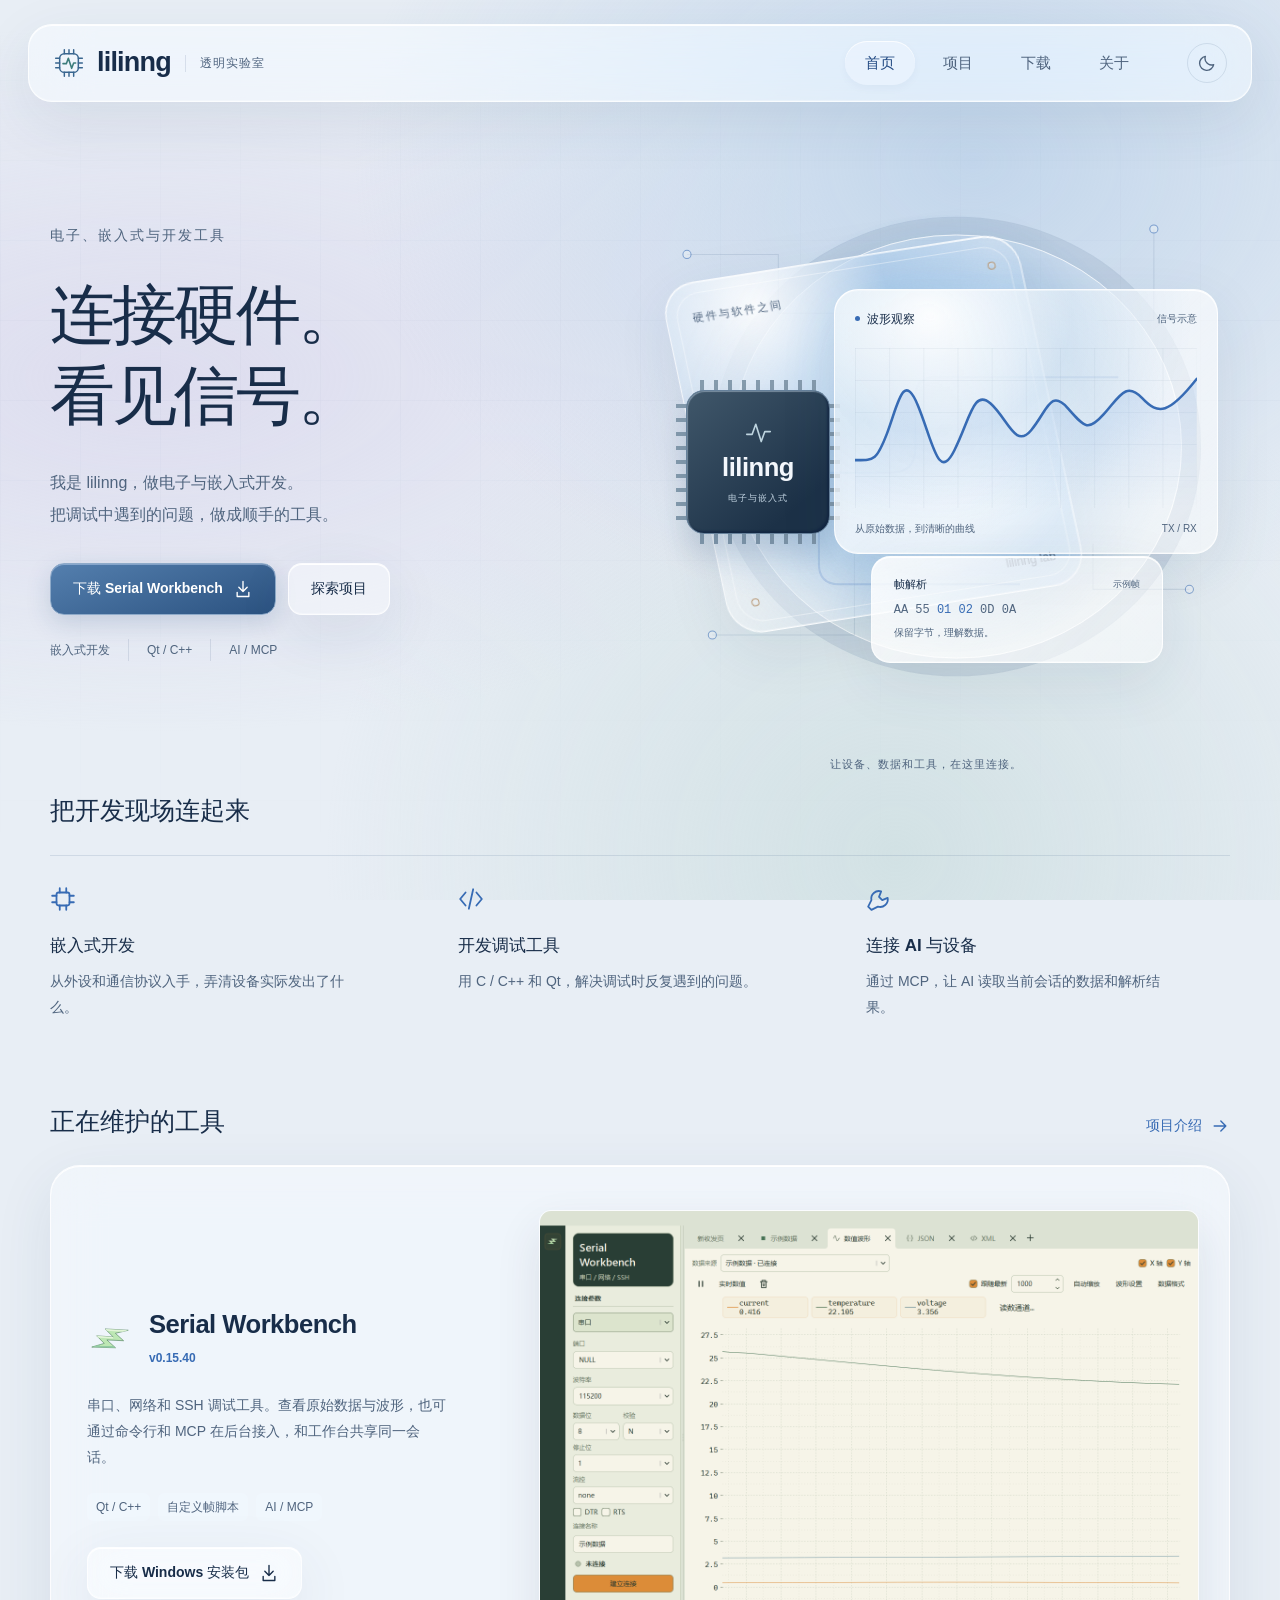
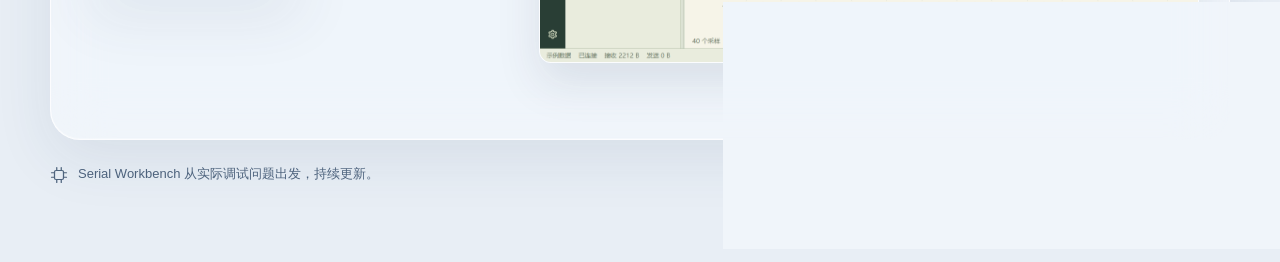
==== commit b70f0010: "Update website download metadata for 0.15.40" ====
--- a/deploy/website/site/index.html
+++ b/deploy/website/site/index.html
@@ -73,7 +73,7 @@
   <div class="interest-item"><svg class="icon " viewBox="0 0 24 24" aria-hidden="true"><path d="m14 5-2 5 3 3 5-2a7 7 0 0 1-9 8l-6 3-3-3 3-6a7 7 0 0 1 9-8Z"/></svg><h3>连接 AI 与设备</h3><p>通过 MCP，让 AI 读取当前会话的数据和解析结果。</p></div>
   </div></section>
   <section class="section"><div class="section-head"><h2>正在维护的工具</h2><a class="text-link" href="./projects/index.html">项目介绍 <svg class="icon " viewBox="0 0 24 24" aria-hidden="true"><path d="M5 12h14m-6-6 6 6-6 6"/></svg></a></div><div class="project-feature"><div class="project-feature-text">
-  <div class="project-brand"><img class="project-icon" src="./assets/serial-workbench.svg" width="48" height="48" alt=""><div><h2>Serial Workbench</h2><span class="project-version" data-release-version>v0.15.39</span></div></div><p>串口、网络和 SSH 调试工具。查看原始数据与波形，也可通过命令行和 MCP 在后台接入，和工作台共享同一会话。</p>
+  <div class="project-brand"><img class="project-icon" src="./assets/serial-workbench.svg" width="48" height="48" alt=""><div><h2>Serial Workbench</h2><span class="project-version" data-release-version>v0.15.40</span></div></div><p>串口、网络和 SSH 调试工具。查看原始数据与波形，也可通过命令行和 MCP 在后台接入，和工作台共享同一会话。</p>
   <div class="feature-tags"><span>Qt / C++</span><span>自定义帧脚本</span><span>AI / MCP</span></div>
   <a class="button button-secondary" href="./downloads/index.html">下载 Windows 安装包 <svg class="icon " viewBox="0 0 24 24" aria-hidden="true"><path d="M12 3v12m-5-5 5 5 5-5M5 16v5h14v-5"/></svg></a>
   </div><div class="project-feature-image"><img src="./assets/workbench-preview.png" width="1400" height="960" loading="lazy" alt="Serial Workbench 0.15.32 波形页面，使用演示数据展示三路曲线"><p class="preview-caption">v0.15.32 实际界面 · 演示数据</p></div></div>
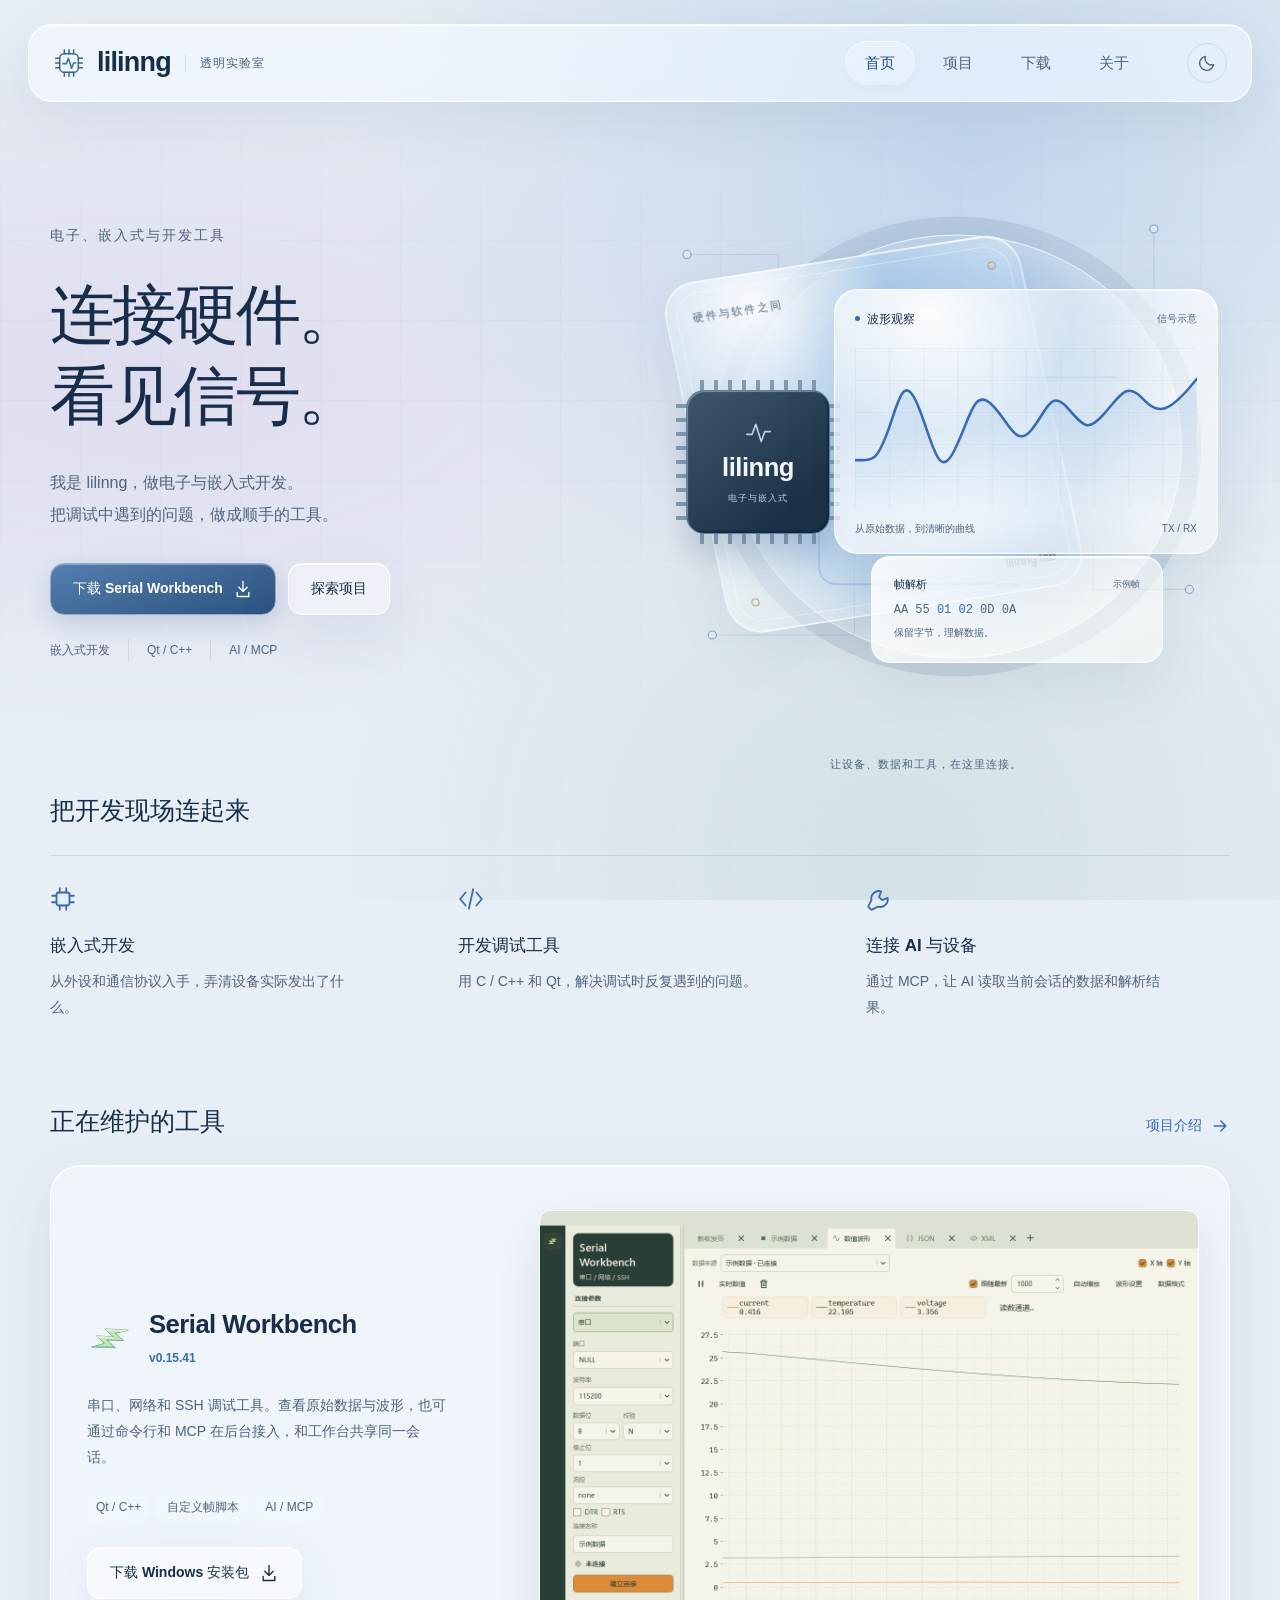
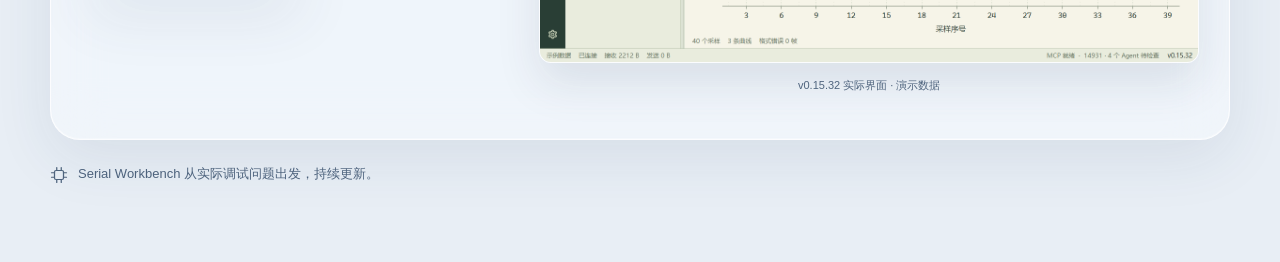
==== commit 5f7d8f4b: "Release 0.15.41 with shared multi-board OpenOCD flashing" ====
--- a/deploy/website/site/index.html
+++ b/deploy/website/site/index.html
@@ -73,7 +73,7 @@
   <div class="interest-item"><svg class="icon " viewBox="0 0 24 24" aria-hidden="true"><path d="m14 5-2 5 3 3 5-2a7 7 0 0 1-9 8l-6 3-3-3 3-6a7 7 0 0 1 9-8Z"/></svg><h3>连接 AI 与设备</h3><p>通过 MCP，让 AI 读取当前会话的数据和解析结果。</p></div>
   </div></section>
   <section class="section"><div class="section-head"><h2>正在维护的工具</h2><a class="text-link" href="./projects/index.html">项目介绍 <svg class="icon " viewBox="0 0 24 24" aria-hidden="true"><path d="M5 12h14m-6-6 6 6-6 6"/></svg></a></div><div class="project-feature"><div class="project-feature-text">
-  <div class="project-brand"><img class="project-icon" src="./assets/serial-workbench.svg" width="48" height="48" alt=""><div><h2>Serial Workbench</h2><span class="project-version" data-release-version>v0.15.40</span></div></div><p>串口、网络和 SSH 调试工具。查看原始数据与波形，也可通过命令行和 MCP 在后台接入，和工作台共享同一会话。</p>
+  <div class="project-brand"><img class="project-icon" src="./assets/serial-workbench.svg" width="48" height="48" alt=""><div><h2>Serial Workbench</h2><span class="project-version" data-release-version>v0.15.41</span></div></div><p>串口、网络和 SSH 调试工具。查看原始数据与波形，也可通过命令行和 MCP 在后台接入，和工作台共享同一会话。</p>
   <div class="feature-tags"><span>Qt / C++</span><span>自定义帧脚本</span><span>AI / MCP</span></div>
   <a class="button button-secondary" href="./downloads/index.html">下载 Windows 安装包 <svg class="icon " viewBox="0 0 24 24" aria-hidden="true"><path d="M12 3v12m-5-5 5 5 5-5M5 16v5h14v-5"/></svg></a>
   </div><div class="project-feature-image"><img src="./assets/workbench-preview.png" width="1400" height="960" loading="lazy" alt="Serial Workbench 0.15.32 波形页面，使用演示数据展示三路曲线"><p class="preview-caption">v0.15.32 实际界面 · 演示数据</p></div></div>
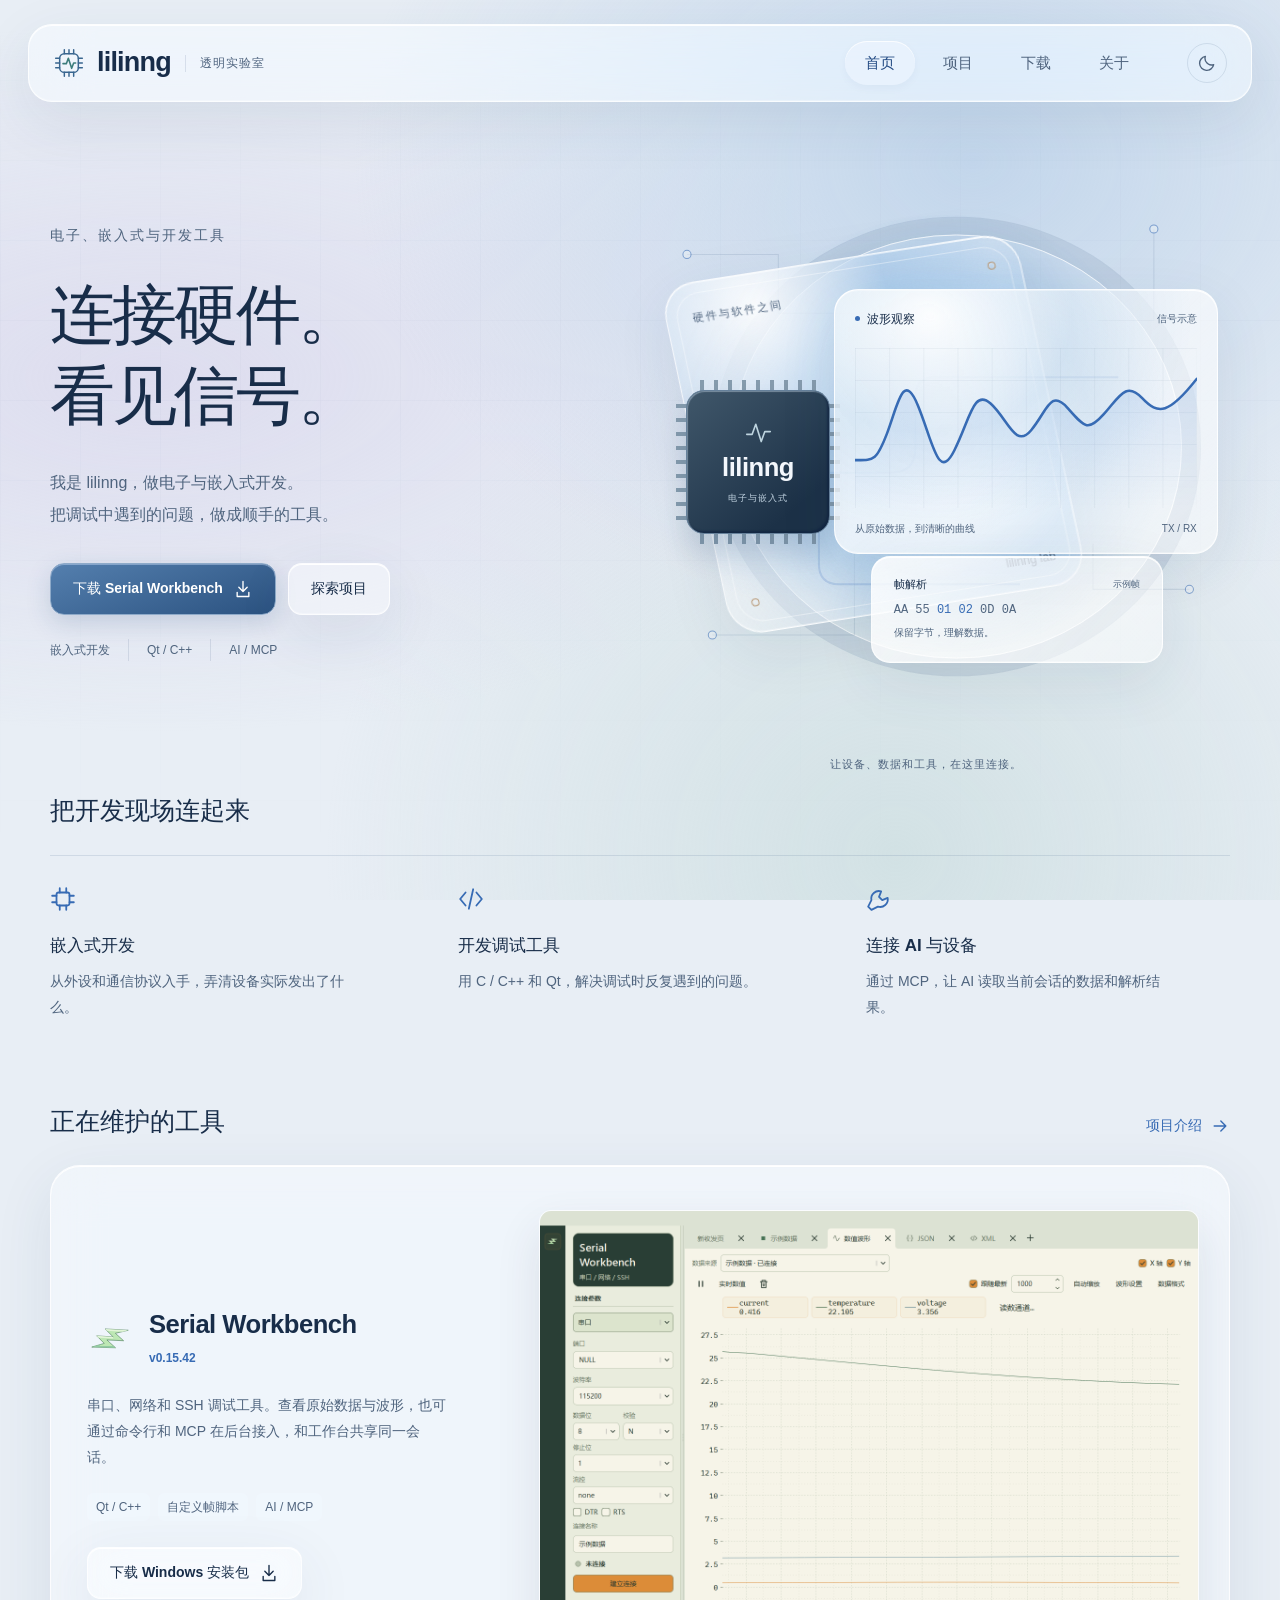
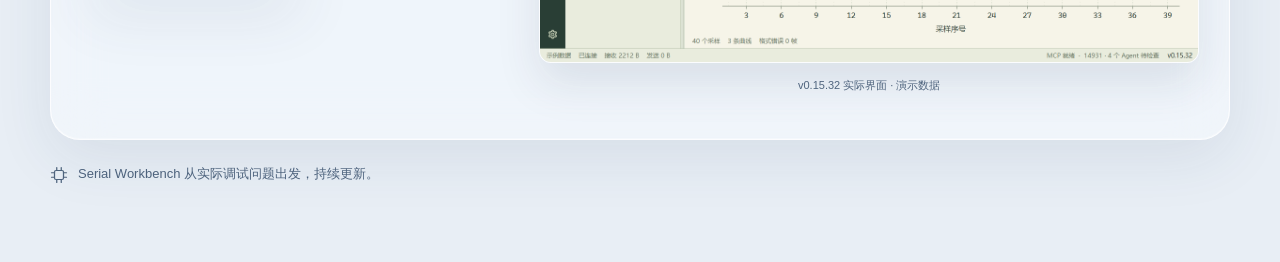
==== commit 4ea05084: "Record 0.15.42 publication and website metadata" ====
--- a/deploy/website/site/index.html
+++ b/deploy/website/site/index.html
@@ -73,7 +73,7 @@
   <div class="interest-item"><svg class="icon " viewBox="0 0 24 24" aria-hidden="true"><path d="m14 5-2 5 3 3 5-2a7 7 0 0 1-9 8l-6 3-3-3 3-6a7 7 0 0 1 9-8Z"/></svg><h3>连接 AI 与设备</h3><p>通过 MCP，让 AI 读取当前会话的数据和解析结果。</p></div>
   </div></section>
   <section class="section"><div class="section-head"><h2>正在维护的工具</h2><a class="text-link" href="./projects/index.html">项目介绍 <svg class="icon " viewBox="0 0 24 24" aria-hidden="true"><path d="M5 12h14m-6-6 6 6-6 6"/></svg></a></div><div class="project-feature"><div class="project-feature-text">
-  <div class="project-brand"><img class="project-icon" src="./assets/serial-workbench.svg" width="48" height="48" alt=""><div><h2>Serial Workbench</h2><span class="project-version" data-release-version>v0.15.41</span></div></div><p>串口、网络和 SSH 调试工具。查看原始数据与波形，也可通过命令行和 MCP 在后台接入，和工作台共享同一会话。</p>
+  <div class="project-brand"><img class="project-icon" src="./assets/serial-workbench.svg" width="48" height="48" alt=""><div><h2>Serial Workbench</h2><span class="project-version" data-release-version>v0.15.42</span></div></div><p>串口、网络和 SSH 调试工具。查看原始数据与波形，也可通过命令行和 MCP 在后台接入，和工作台共享同一会话。</p>
   <div class="feature-tags"><span>Qt / C++</span><span>自定义帧脚本</span><span>AI / MCP</span></div>
   <a class="button button-secondary" href="./downloads/index.html">下载 Windows 安装包 <svg class="icon " viewBox="0 0 24 24" aria-hidden="true"><path d="M12 3v12m-5-5 5 5 5-5M5 16v5h14v-5"/></svg></a>
   </div><div class="project-feature-image"><img src="./assets/workbench-preview.png" width="1400" height="960" loading="lazy" alt="Serial Workbench 0.15.32 波形页面，使用演示数据展示三路曲线"><p class="preview-caption">v0.15.32 实际界面 · 演示数据</p></div></div>
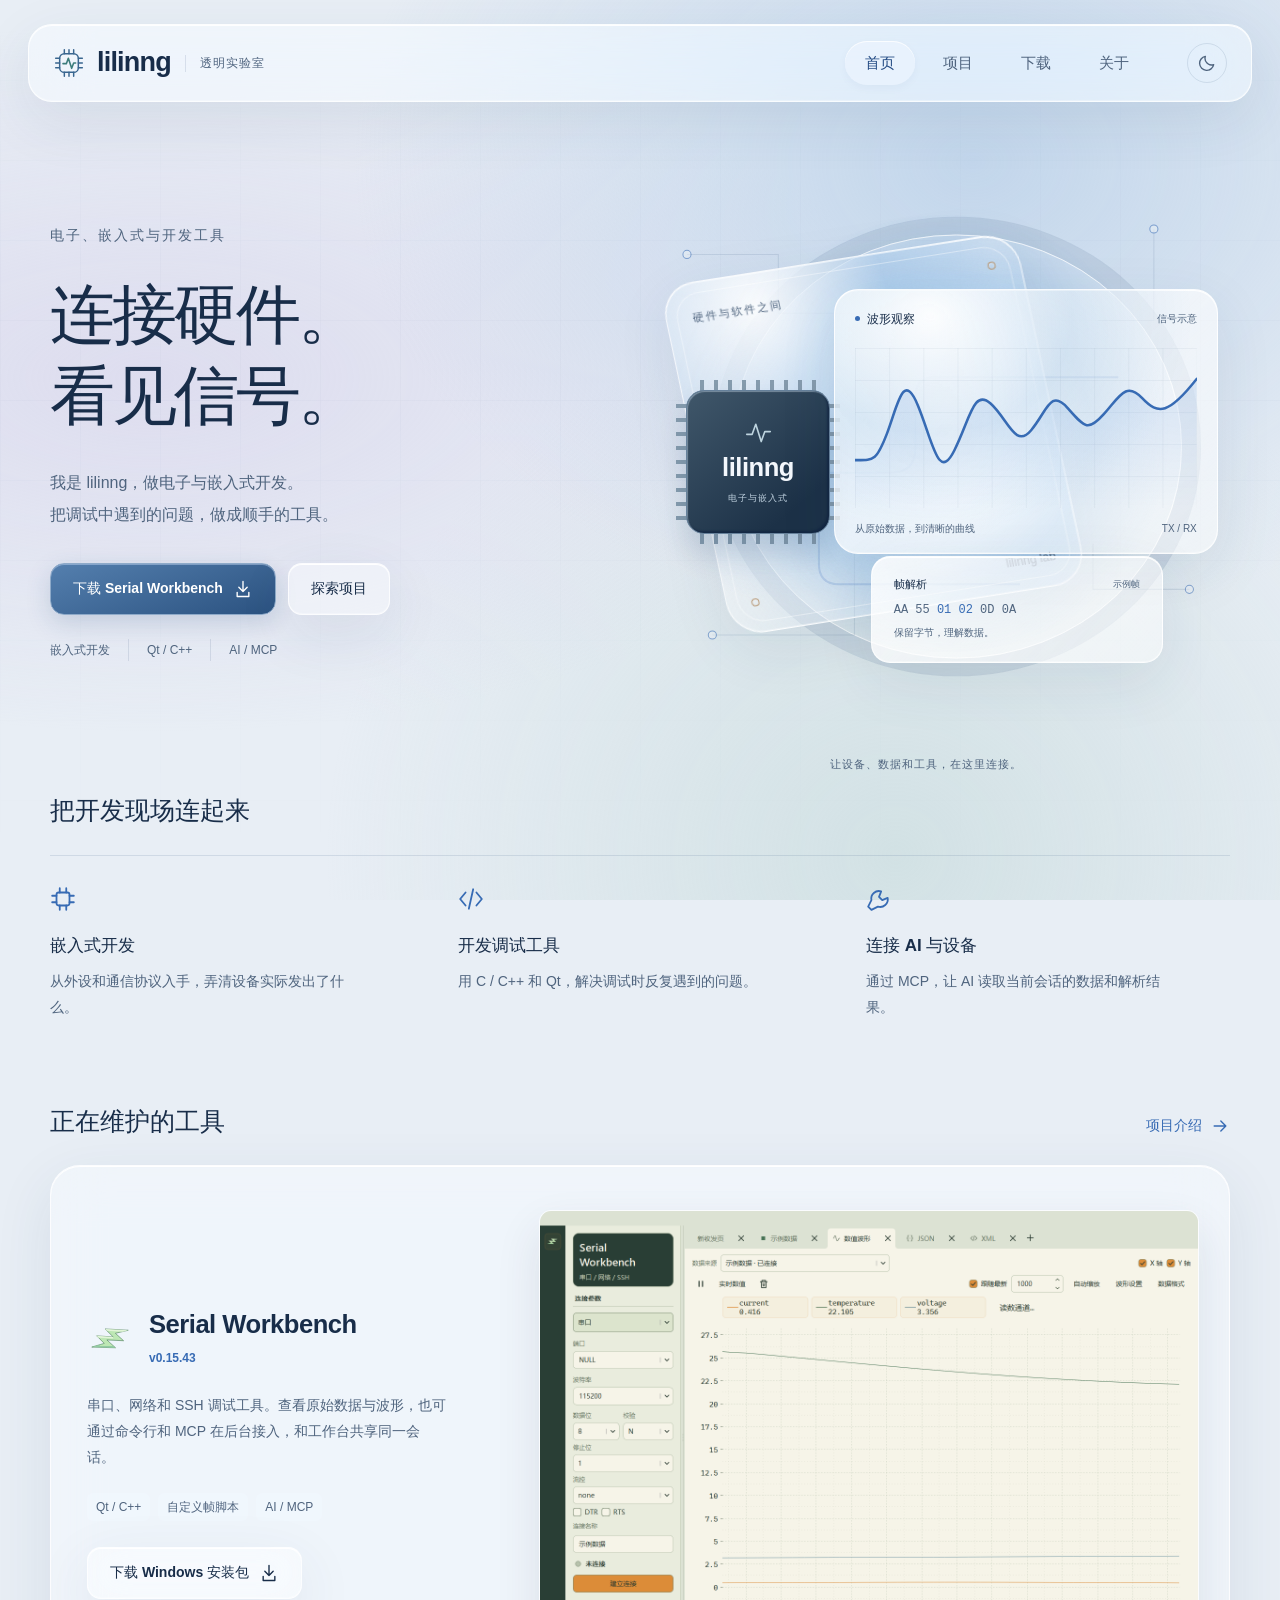
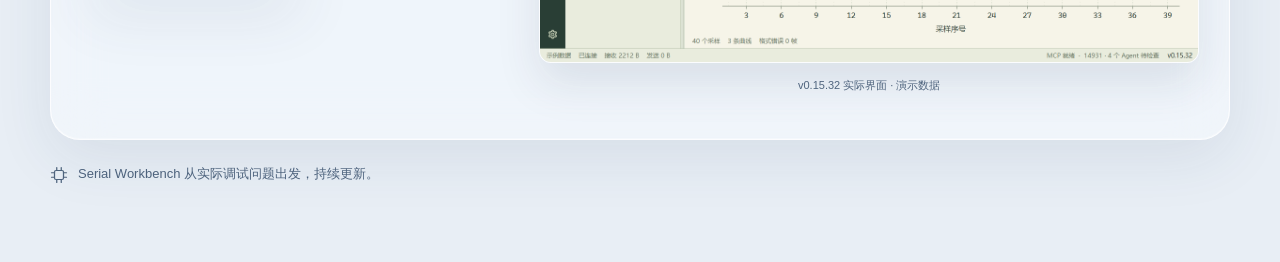
==== commit 3d1c5704: "Record 0.15.43 publication and website metadata" ====
--- a/deploy/website/site/index.html
+++ b/deploy/website/site/index.html
@@ -73,7 +73,7 @@
   <div class="interest-item"><svg class="icon " viewBox="0 0 24 24" aria-hidden="true"><path d="m14 5-2 5 3 3 5-2a7 7 0 0 1-9 8l-6 3-3-3 3-6a7 7 0 0 1 9-8Z"/></svg><h3>连接 AI 与设备</h3><p>通过 MCP，让 AI 读取当前会话的数据和解析结果。</p></div>
   </div></section>
   <section class="section"><div class="section-head"><h2>正在维护的工具</h2><a class="text-link" href="./projects/index.html">项目介绍 <svg class="icon " viewBox="0 0 24 24" aria-hidden="true"><path d="M5 12h14m-6-6 6 6-6 6"/></svg></a></div><div class="project-feature"><div class="project-feature-text">
-  <div class="project-brand"><img class="project-icon" src="./assets/serial-workbench.svg" width="48" height="48" alt=""><div><h2>Serial Workbench</h2><span class="project-version" data-release-version>v0.15.42</span></div></div><p>串口、网络和 SSH 调试工具。查看原始数据与波形，也可通过命令行和 MCP 在后台接入，和工作台共享同一会话。</p>
+  <div class="project-brand"><img class="project-icon" src="./assets/serial-workbench.svg" width="48" height="48" alt=""><div><h2>Serial Workbench</h2><span class="project-version" data-release-version>v0.15.43</span></div></div><p>串口、网络和 SSH 调试工具。查看原始数据与波形，也可通过命令行和 MCP 在后台接入，和工作台共享同一会话。</p>
   <div class="feature-tags"><span>Qt / C++</span><span>自定义帧脚本</span><span>AI / MCP</span></div>
   <a class="button button-secondary" href="./downloads/index.html">下载 Windows 安装包 <svg class="icon " viewBox="0 0 24 24" aria-hidden="true"><path d="M12 3v12m-5-5 5 5 5-5M5 16v5h14v-5"/></svg></a>
   </div><div class="project-feature-image"><img src="./assets/workbench-preview.png" width="1400" height="960" loading="lazy" alt="Serial Workbench 0.15.32 波形页面，使用演示数据展示三路曲线"><p class="preview-caption">v0.15.32 实际界面 · 演示数据</p></div></div>
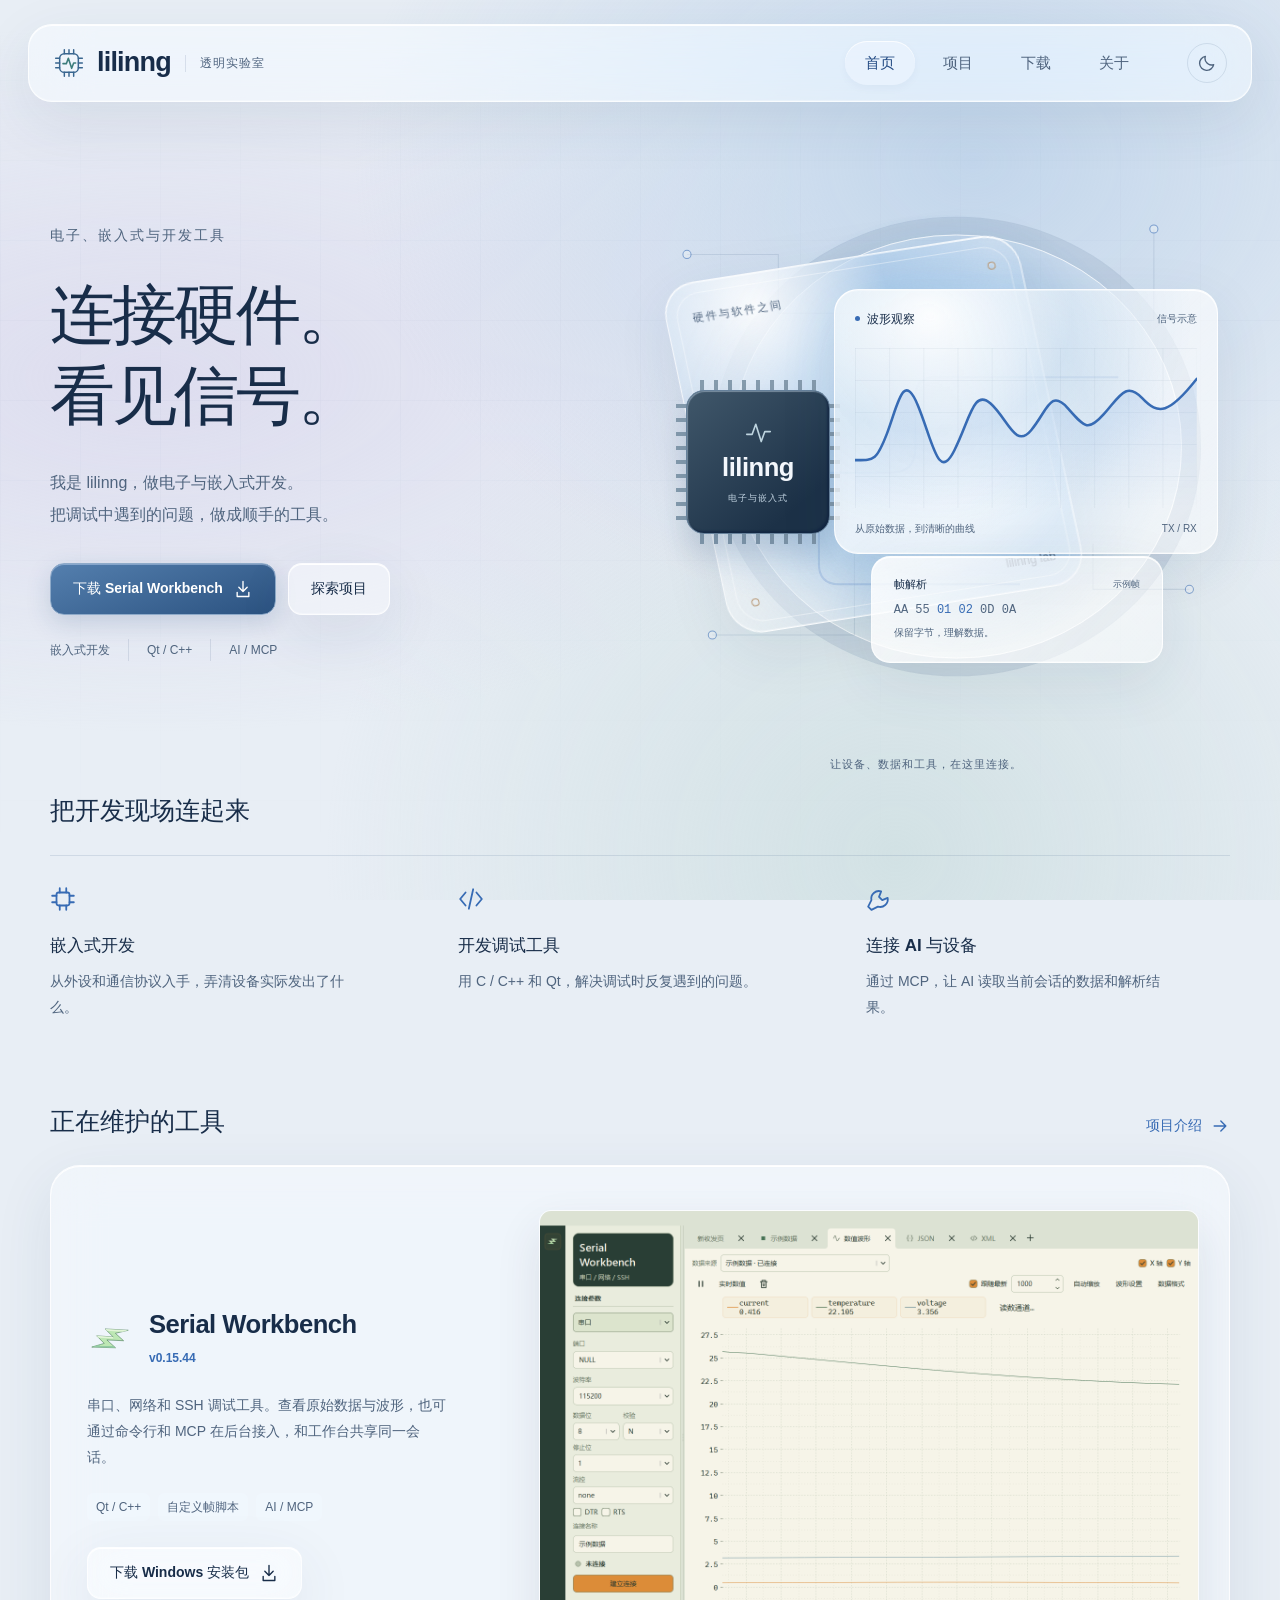
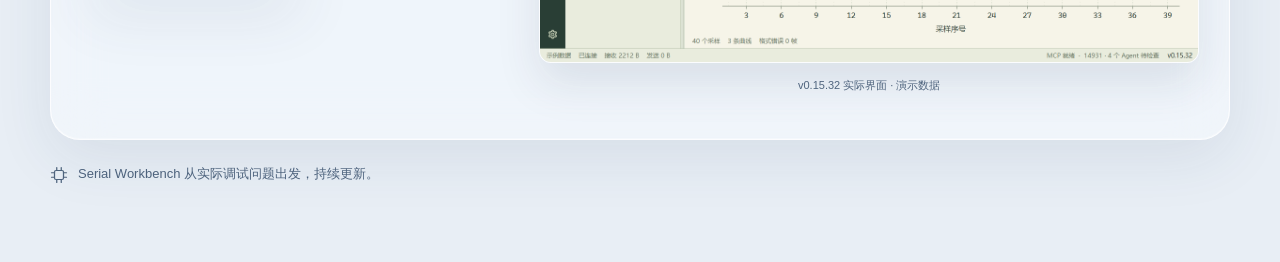
==== commit 8433665c: "Record 0.15.44 publication and website metadata" ====
--- a/deploy/website/site/index.html
+++ b/deploy/website/site/index.html
@@ -73,7 +73,7 @@
   <div class="interest-item"><svg class="icon " viewBox="0 0 24 24" aria-hidden="true"><path d="m14 5-2 5 3 3 5-2a7 7 0 0 1-9 8l-6 3-3-3 3-6a7 7 0 0 1 9-8Z"/></svg><h3>连接 AI 与设备</h3><p>通过 MCP，让 AI 读取当前会话的数据和解析结果。</p></div>
   </div></section>
   <section class="section"><div class="section-head"><h2>正在维护的工具</h2><a class="text-link" href="./projects/index.html">项目介绍 <svg class="icon " viewBox="0 0 24 24" aria-hidden="true"><path d="M5 12h14m-6-6 6 6-6 6"/></svg></a></div><div class="project-feature"><div class="project-feature-text">
-  <div class="project-brand"><img class="project-icon" src="./assets/serial-workbench.svg" width="48" height="48" alt=""><div><h2>Serial Workbench</h2><span class="project-version" data-release-version>v0.15.43</span></div></div><p>串口、网络和 SSH 调试工具。查看原始数据与波形，也可通过命令行和 MCP 在后台接入，和工作台共享同一会话。</p>
+  <div class="project-brand"><img class="project-icon" src="./assets/serial-workbench.svg" width="48" height="48" alt=""><div><h2>Serial Workbench</h2><span class="project-version" data-release-version>v0.15.44</span></div></div><p>串口、网络和 SSH 调试工具。查看原始数据与波形，也可通过命令行和 MCP 在后台接入，和工作台共享同一会话。</p>
   <div class="feature-tags"><span>Qt / C++</span><span>自定义帧脚本</span><span>AI / MCP</span></div>
   <a class="button button-secondary" href="./downloads/index.html">下载 Windows 安装包 <svg class="icon " viewBox="0 0 24 24" aria-hidden="true"><path d="M12 3v12m-5-5 5 5 5-5M5 16v5h14v-5"/></svg></a>
   </div><div class="project-feature-image"><img src="./assets/workbench-preview.png" width="1400" height="960" loading="lazy" alt="Serial Workbench 0.15.32 波形页面，使用演示数据展示三路曲线"><p class="preview-caption">v0.15.32 实际界面 · 演示数据</p></div></div>
